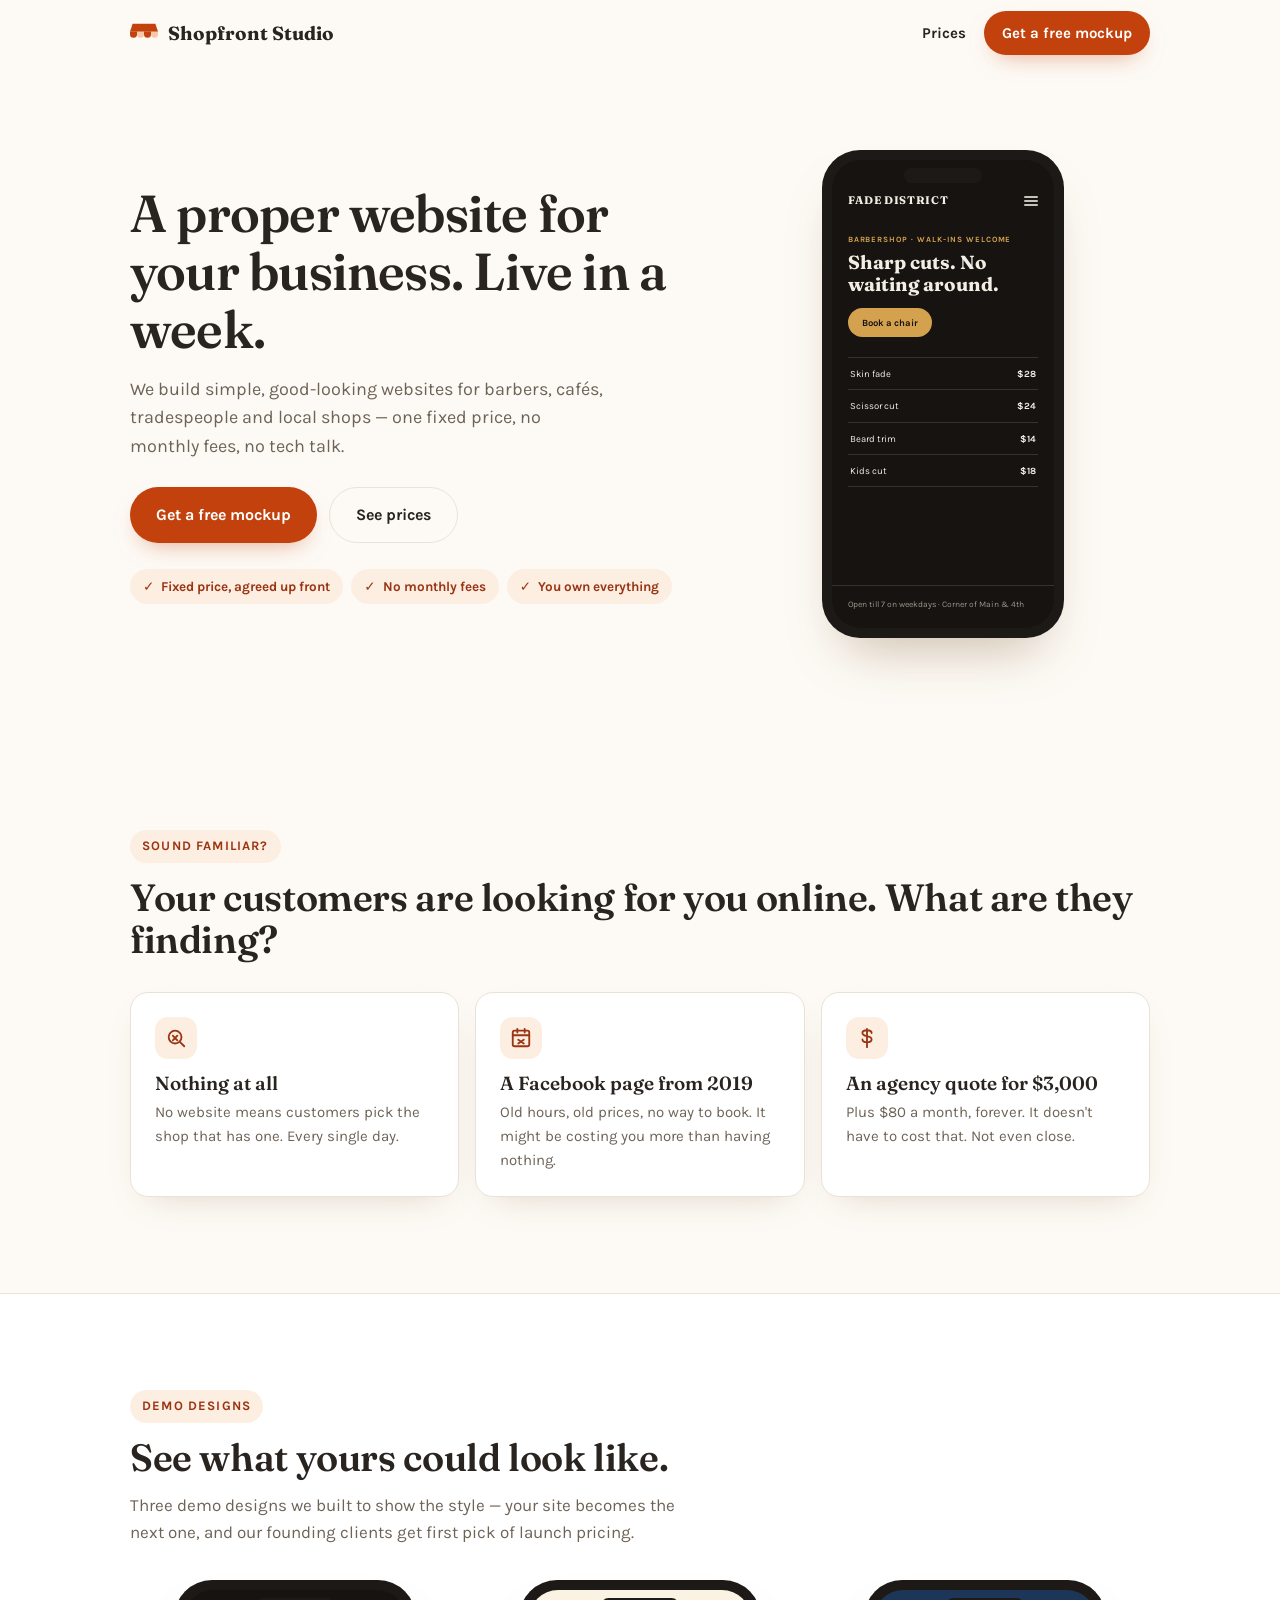
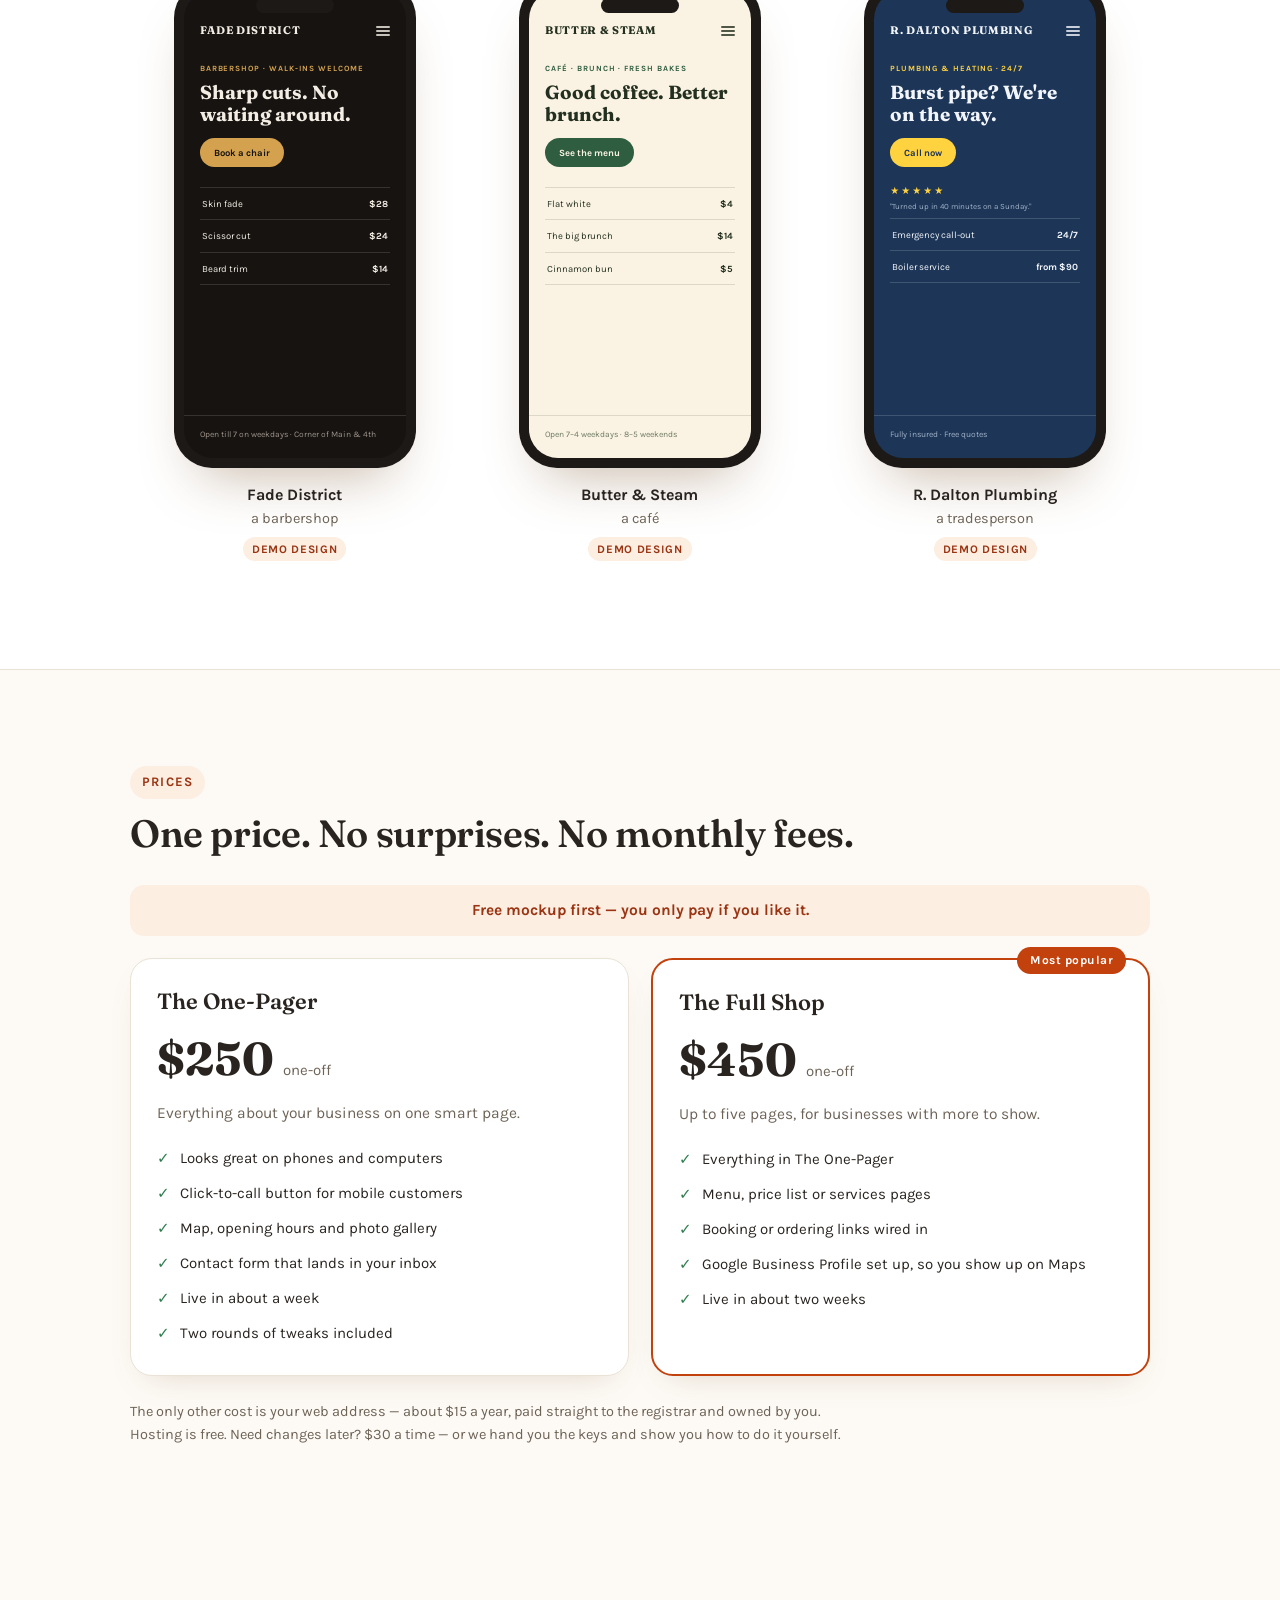
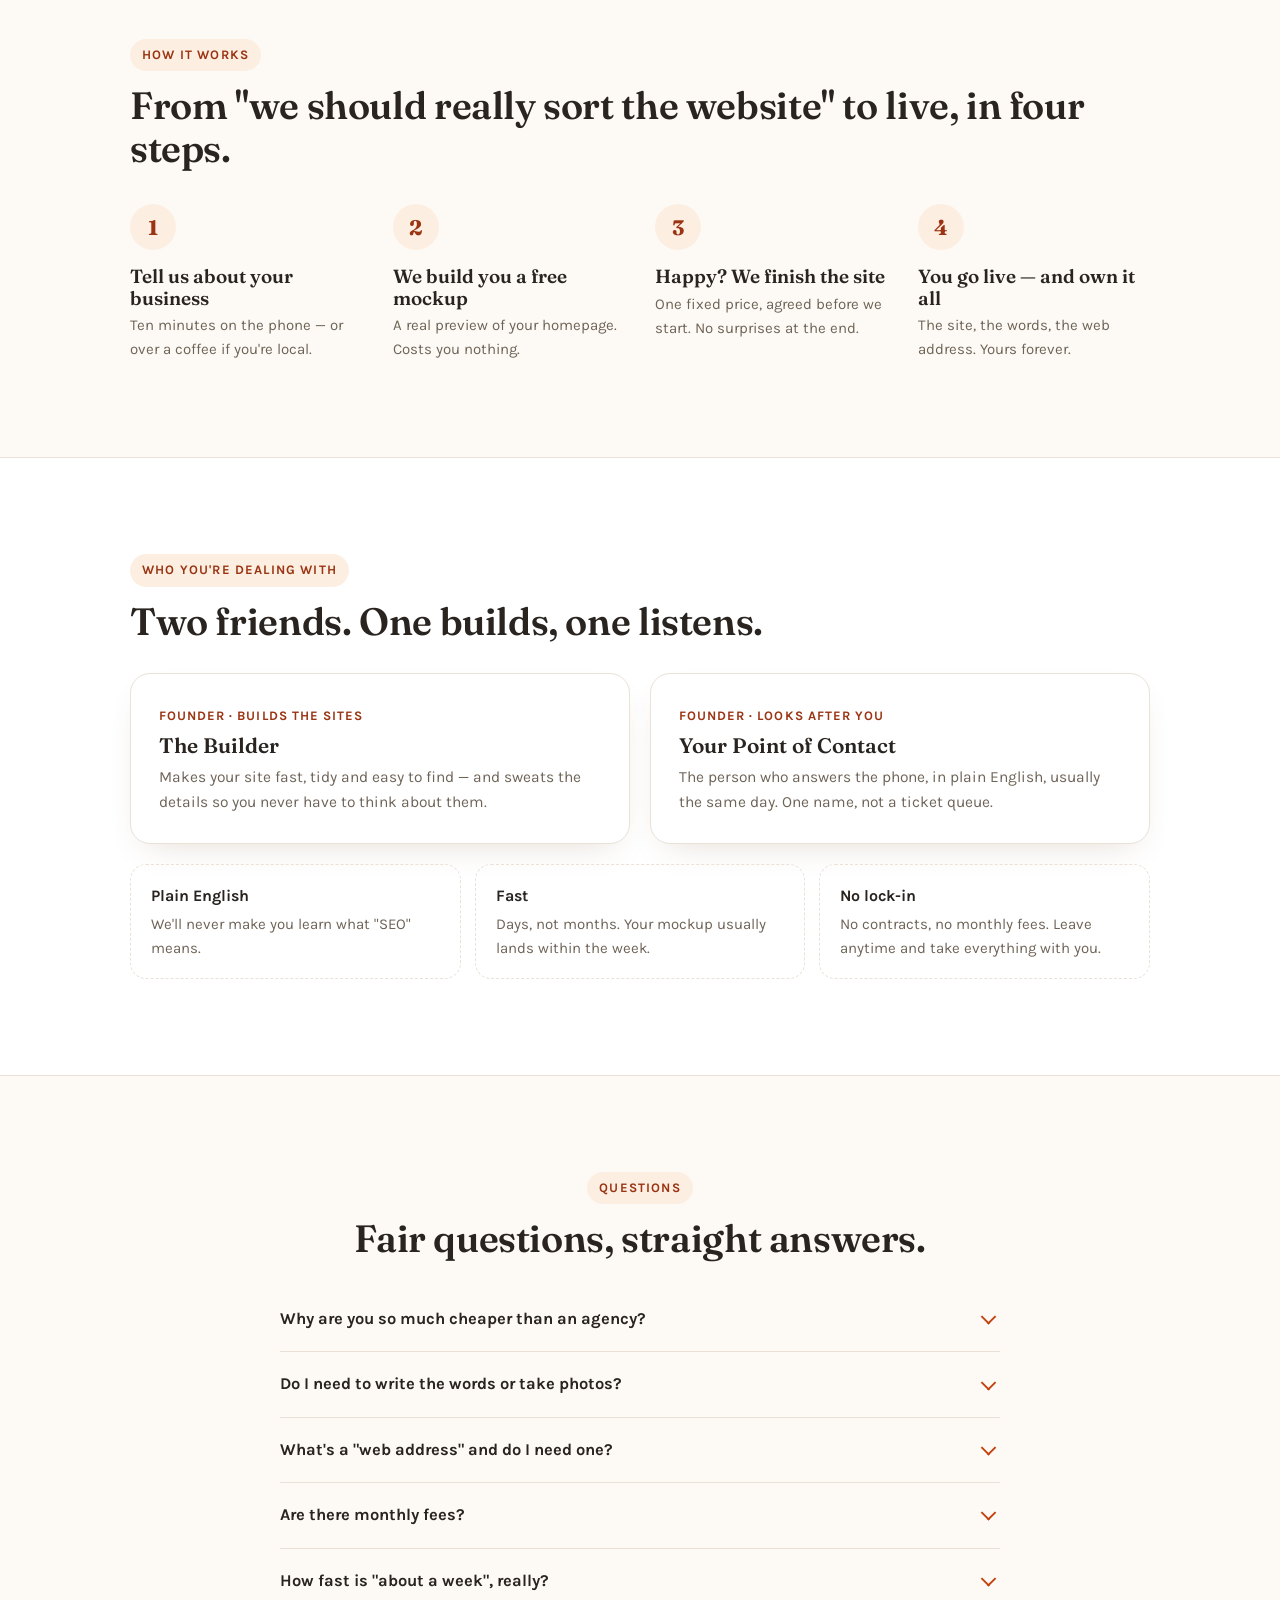
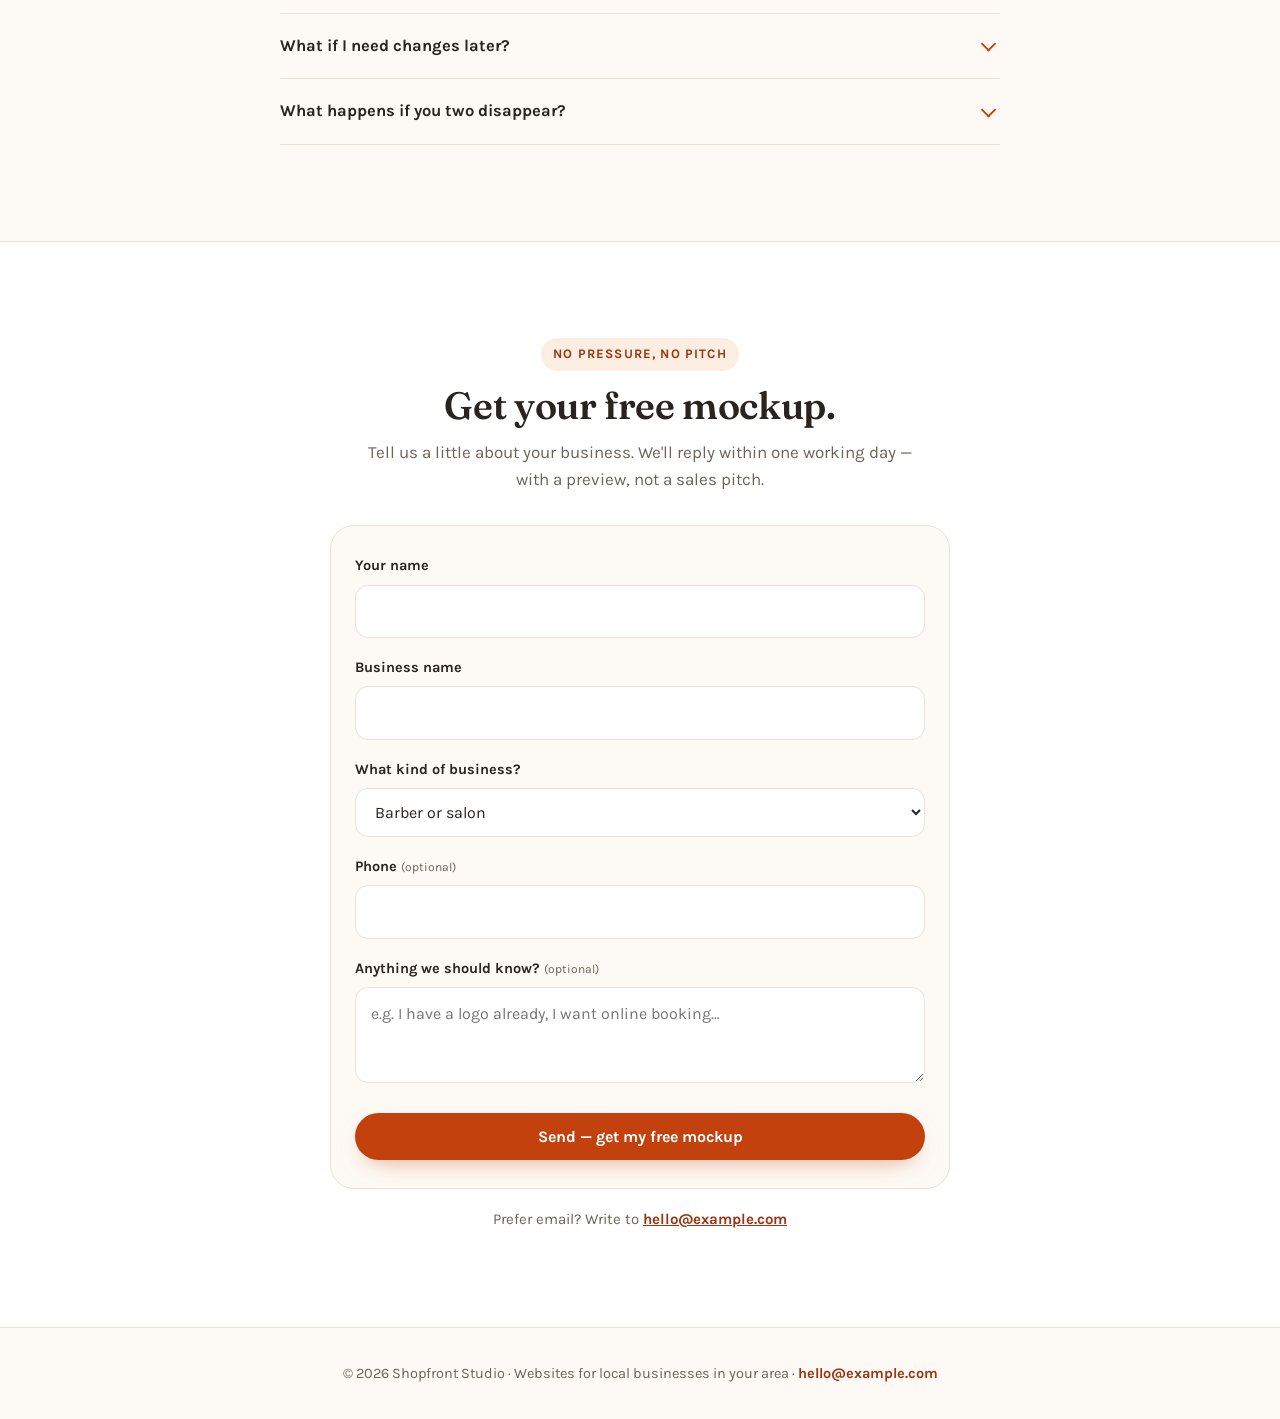
==== shopfront/index.html @ d737bc60 "Add Shopfront Studio landing page (staging) under /shopfront/ New two-person local website studio ve" ====
<!DOCTYPE html>
<html lang="en">
<head>
<meta charset="UTF-8">
<meta name="viewport" content="width=device-width, initial-scale=1.0">
<title>Shopfront Studio — Websites for local businesses</title>
<meta name="description" content="Simple, good-looking websites for barbers, cafés, tradespeople and local shops. One fixed price, live in about a week, no monthly fees. Free mockup first — you only pay if you like it.">
<!-- staging: remove this noindex when the site moves to its own domain -->
<meta name="robots" content="noindex">
<meta name="theme-color" content="#fdfaf5">
<link rel="preconnect" href="https://fonts.googleapis.com">
<link rel="preconnect" href="https://fonts.gstatic.com" crossorigin>
<link href="https://fonts.googleapis.com/css2?family=Fraunces:opsz,wght@9..144,600;9..144,700&family=Karla:wght@400;700&display=swap" rel="stylesheet">
<style>
/* ─────────────────────────────────────────────────────────
   Shopfront Studio — single-file landing page.
   Business name, area and email live in the CONFIG object
   at the top of the <script> at the bottom of this file.
   ───────────────────────────────────────────────────────── */
* { margin: 0; padding: 0; box-sizing: border-box; }

:root {
    --paper: #fdfaf5;
    --card: #ffffff;
    --ink: #292420;
    --muted: #6e6357;
    --border: #eae2d6;
    --accent: #c2410c;
    --accent-dark: #9a3412;
    --accent-tint: #fdeee2;
    --good: #2f7d4f;
    --shadow: 0 14px 34px -18px rgba(120, 80, 40, 0.25);
}

html { scroll-behavior: smooth; }

body {
    font-family: 'Karla', system-ui, -apple-system, sans-serif;
    background: var(--paper);
    color: var(--ink);
    line-height: 1.6;
    font-size: 16px;
    -webkit-font-smoothing: antialiased;
}

h1, h2, h3 { font-family: 'Fraunces', Georgia, serif; font-weight: 600; line-height: 1.12; }

::selection { background: var(--accent-tint); color: var(--accent-dark); }

[hidden] { display: none !important; }

a:focus-visible, button:focus-visible, summary:focus-visible {
    outline: 2.5px solid var(--accent);
    outline-offset: 3px;
    border-radius: 6px;
}

.wrap { max-width: 1060px; margin: 0 auto; padding: 0 20px; }

section { padding: 64px 0; }
@media (min-width: 720px) { section { padding: 96px 0; } }

/* ── Section headings ── */
.sec-kicker {
    display: inline-block;
    font-size: 13px;
    font-weight: 700;
    letter-spacing: 0.09em;
    text-transform: uppercase;
    color: var(--accent-dark);
    background: var(--accent-tint);
    padding: 6px 12px;
    border-radius: 999px;
    margin-bottom: 14px;
}
.sec-title { font-size: 29px; letter-spacing: -0.01em; }
.sec-sub { color: var(--muted); margin-top: 12px; max-width: 560px; font-size: 17px; }
@media (min-width: 720px) { .sec-title { font-size: 38px; } }

/* ── Buttons ── */
.btn {
    display: inline-flex;
    align-items: center;
    justify-content: center;
    gap: 8px;
    padding: 14px 26px;
    border-radius: 999px;
    font-family: inherit;
    font-weight: 700;
    font-size: 16px;
    text-decoration: none;
    border: 0;
    cursor: pointer;
    transition: background 0.2s, transform 0.15s, box-shadow 0.2s;
}
.btn:active { transform: scale(0.98); }
.btn-primary { background: var(--accent); color: #fff; box-shadow: 0 10px 24px -12px rgba(194, 65, 12, 0.55); }
.btn-primary:hover { background: var(--accent-dark); }
.btn-ghost { background: transparent; color: var(--ink); border: 1.5px solid var(--border); }
.btn-ghost:hover { border-color: var(--muted); }

/* ── Skip link ── */
.skip { position: absolute; left: -9999px; top: 0; z-index: 100; background: var(--ink); color: #fff; padding: 10px 18px; border-radius: 0 0 12px 0; text-decoration: none; font-weight: 700; }
.skip:focus { left: 0; }

/* ── Header ── */
#site-header {
    position: fixed;
    top: 0; left: 0; right: 0;
    z-index: 50;
    background: rgba(253, 250, 245, 0.92);
    backdrop-filter: blur(8px);
    -webkit-backdrop-filter: blur(8px);
    border-bottom: 1px solid transparent;
    transition: border-color 0.3s;
}
#site-header.scrolled { border-bottom-color: var(--border); }
.header-inner { display: flex; align-items: center; justify-content: space-between; height: 66px; }
.logo { display: flex; align-items: center; gap: 10px; font-family: 'Fraunces', Georgia, serif; font-weight: 700; font-size: 19px; color: var(--ink); text-decoration: none; }
.logo svg { flex: none; }
.header-links { display: flex; align-items: center; gap: 18px; }
.header-links .plain-link { display: none; color: var(--ink); text-decoration: none; font-weight: 700; font-size: 15px; }
.header-links .plain-link:hover { color: var(--accent-dark); }
.header-links .btn { padding: 10px 18px; font-size: 15px; }
@media (min-width: 480px) { .header-links .plain-link { display: inline; } }

/* ── Hero ── */
.hero { padding-top: 118px; }
.hero-grid { display: grid; gap: 44px; align-items: center; }
.hero h1 { font-size: 37px; letter-spacing: -0.015em; }
.hero-sub { margin-top: 16px; font-size: 18px; color: var(--muted); max-width: 480px; }
.hero-ctas { display: flex; flex-wrap: wrap; gap: 12px; margin-top: 26px; }
.chips { display: flex; flex-wrap: wrap; gap: 8px; margin-top: 26px; }
.chip { display: inline-flex; align-items: center; gap: 7px; background: var(--accent-tint); color: var(--accent-dark); font-weight: 700; font-size: 13.5px; padding: 7px 13px; border-radius: 999px; }
.chip::before { content: '✓'; font-weight: 700; }
.hero-phone { display: flex; justify-content: center; }
@media (min-width: 900px) {
    .hero { padding-top: 150px; }
    .hero-grid { grid-template-columns: 1.15fr 0.85fr; }
    .hero h1 { font-size: 52px; }
}

/* ── Phone frames (pure CSS demo previews) ── */
.phone {
    width: 242px;
    flex: none;
    background: #1c1917;
    border-radius: 38px;
    padding: 10px;
    box-shadow: 0 30px 55px -24px rgba(120, 80, 40, 0.4);
}
.phone-screen {
    position: relative;
    height: 468px;
    border-radius: 29px;
    overflow: hidden;
    display: flex;
    flex-direction: column;
    background: var(--m-bg);
    color: var(--m-ink);
}
.phone-screen::before {
    /* notch */
    content: '';
    position: absolute;
    top: 8px; left: 50%;
    transform: translateX(-50%);
    width: 78px; height: 15px;
    background: #1c1917;
    border-radius: 999px;
    z-index: 2;
}

/* mini-site shared parts */
.mini-nav { display: flex; justify-content: space-between; align-items: center; padding: 32px 16px 10px; }
.mini-logo { font-family: 'Fraunces', Georgia, serif; font-weight: 700; font-size: 11px; letter-spacing: 0.06em; }
.mini-burger { width: 14px; height: 2px; background: currentColor; border-radius: 2px; box-shadow: 0 4px 0 currentColor, 0 -4px 0 currentColor; opacity: 0.8; }
.mini-hero { padding: 14px 16px 16px; }
.mini-kicker { font-size: 8px; font-weight: 700; letter-spacing: 0.12em; text-transform: uppercase; color: var(--m-acc); margin-bottom: 6px; }
.mini-title { font-family: 'Fraunces', Georgia, serif; font-weight: 700; font-size: 19px; line-height: 1.15; }
.mini-btn { display: inline-block; margin-top: 12px; background: var(--m-acc); color: var(--m-acc-ink); font-size: 9.5px; font-weight: 700; padding: 7px 14px; border-radius: 999px; }
.mini-list { margin: 4px 16px; border-top: 1px solid var(--m-line); }
.mini-row { display: flex; justify-content: space-between; padding: 8px 2px; font-size: 9.5px; border-bottom: 1px solid var(--m-line); }
.mini-row span:last-child { font-weight: 700; }
.mini-stars { padding: 0 16px; font-size: 10px; letter-spacing: 2px; color: var(--m-acc); }
.mini-stars small { display: block; letter-spacing: 0; font-size: 8px; color: var(--m-mut); margin-top: 2px; }
.mini-foot { margin-top: auto; padding: 12px 16px 16px; font-size: 8.5px; color: var(--m-mut); border-top: 1px solid var(--m-line); }

/* mini palettes — one per fictional demo business */
.mini-fade  { --m-bg: #161311; --m-ink: #f3ede4; --m-mut: #9d938a; --m-acc: #d4a24e; --m-acc-ink: #161311; --m-line: rgba(243, 237, 228, 0.14); }
.mini-cafe  { --m-bg: #faf3e3; --m-ink: #24301f; --m-mut: #6f7a63; --m-acc: #2f5d3f; --m-acc-ink: #faf3e3; --m-line: rgba(36, 48, 31, 0.14); }
.mini-plumb { --m-bg: #1d3557; --m-ink: #f2f6fb; --m-mut: #9fb0c6; --m-acc: #ffd23f; --m-acc-ink: #1d3557; --m-line: rgba(242, 246, 251, 0.16); }

/* ── Pain cards ── */
.pain-grid { display: grid; gap: 16px; margin-top: 30px; }
.pain-card { background: var(--card); border: 1px solid var(--border); border-radius: 18px; padding: 24px; box-shadow: var(--shadow); }
.pain-icon { width: 42px; height: 42px; border-radius: 13px; background: var(--accent-tint); color: var(--accent-dark); display: flex; align-items: center; justify-content: center; margin-bottom: 14px; }
.pain-card h3 { font-size: 19px; margin-bottom: 6px; }
.pain-card p { color: var(--muted); font-size: 15px; }
@media (min-width: 720px) { .pain-grid { grid-template-columns: repeat(3, 1fr); } }

/* ── Demo designs ── */
.demos { background: var(--card); border-top: 1px solid var(--border); border-bottom: 1px solid var(--border); }
.demo-row { display: flex; gap: 24px; overflow-x: auto; scroll-snap-type: x mandatory; padding: 34px 4px 12px; -webkit-overflow-scrolling: touch; }
.demo-item { scroll-snap-align: center; flex: none; display: flex; flex-direction: column; align-items: center; gap: 14px; }
.demo-cap { text-align: center; font-size: 14.5px; color: var(--muted); }
.demo-cap strong { display: block; color: var(--ink); font-size: 16px; }
.demo-tag { display: inline-block; margin-top: 6px; font-size: 11.5px; font-weight: 700; letter-spacing: 0.06em; text-transform: uppercase; color: var(--accent-dark); background: var(--accent-tint); padding: 3px 9px; border-radius: 999px; }
@media (min-width: 900px) {
    .demo-row { display: grid; grid-template-columns: repeat(3, 1fr); overflow: visible; justify-items: center; }
}

/* ── Pricing ── */
.price-banner { background: var(--accent-tint); color: var(--accent-dark); font-weight: 700; text-align: center; padding: 13px 18px; border-radius: 14px; margin-top: 30px; font-size: 15.5px; }
.price-grid { display: grid; gap: 22px; margin-top: 22px; }
.price-card { position: relative; background: var(--card); border: 1.5px solid var(--border); border-radius: 22px; padding: 30px 26px; box-shadow: var(--shadow); }
.price-card.featured { border: 2px solid var(--accent); }
.price-badge { position: absolute; top: -13px; right: 22px; background: var(--accent); color: #fff; font-size: 12px; font-weight: 700; letter-spacing: 0.04em; padding: 4px 13px; border-radius: 999px; }
.price-card h3 { font-size: 22px; }
.price-tag { font-family: 'Fraunces', Georgia, serif; font-weight: 700; font-size: 46px; margin-top: 8px; }
.price-tag small { font-family: 'Karla', sans-serif; font-weight: 400; font-size: 15px; color: var(--muted); }
.price-desc { color: var(--muted); font-size: 15.5px; margin-top: 6px; }
.ticks { list-style: none; margin-top: 20px; display: grid; gap: 11px; }
.ticks li { display: flex; gap: 10px; font-size: 15px; align-items: baseline; }
.ticks li::before { content: '✓'; color: var(--good); font-weight: 700; flex: none; }
.fineprint { margin-top: 24px; color: var(--muted); font-size: 14.5px; max-width: 720px; }
@media (min-width: 720px) { .price-grid { grid-template-columns: 1fr 1fr; } }

/* ── How it works ── */
.steps { display: grid; gap: 30px; margin-top: 34px; }
.step { display: flex; gap: 16px; align-items: flex-start; }
.step-num { flex: none; width: 46px; height: 46px; border-radius: 50%; background: var(--accent-tint); color: var(--accent-dark); font-family: 'Fraunces', Georgia, serif; font-weight: 700; font-size: 21px; display: flex; align-items: center; justify-content: center; }
.step h3 { font-size: 19px; margin-bottom: 4px; }
.step p { color: var(--muted); font-size: 15px; }
@media (min-width: 900px) {
    .steps { grid-template-columns: repeat(4, 1fr); }
    .step { flex-direction: column; }
}

/* ── Why us ── */
.duo { display: grid; gap: 20px; margin-top: 30px; }
.duo-card { background: var(--card); border: 1px solid var(--border); border-radius: 20px; padding: 28px; box-shadow: var(--shadow); }
.duo-role { font-size: 13px; font-weight: 700; letter-spacing: 0.08em; text-transform: uppercase; color: var(--accent-dark); }
.duo-card h3 { font-size: 21px; margin-top: 6px; }
.duo-card p { color: var(--muted); font-size: 15.5px; margin-top: 8px; }
.diff { display: grid; gap: 14px; margin-top: 20px; }
.diff-item { border: 1px dashed var(--border); border-radius: 16px; padding: 18px 20px; font-size: 15px; }
.diff-item strong { display: block; font-size: 16px; margin-bottom: 3px; }
.diff-item span { color: var(--muted); }
@media (min-width: 720px) {
    .duo { grid-template-columns: 1fr 1fr; }
    .diff { grid-template-columns: repeat(3, 1fr); }
}

/* ── FAQ ── */
.faq { max-width: 720px; margin: 26px auto 0; }
.faq details { border-bottom: 1px solid var(--border); }
.faq summary { cursor: pointer; list-style: none; position: relative; padding: 19px 36px 19px 0; font-weight: 700; font-size: 16.5px; }
.faq summary::-webkit-details-marker { display: none; }
.faq summary::after {
    content: '';
    position: absolute;
    right: 6px; top: 50%;
    width: 9px; height: 9px;
    border-right: 2.5px solid var(--accent);
    border-bottom: 2.5px solid var(--accent);
    transform: translateY(-70%) rotate(45deg);
    transition: transform 0.25s;
}
.faq details[open] summary::after { transform: translateY(-30%) rotate(225deg); }
.faq-a { padding: 0 0 20px; color: var(--muted); font-size: 15.5px; max-width: 640px; }

/* ── Contact ── */
.contact { background: var(--card); border-top: 1px solid var(--border); }
.contact-head { text-align: center; }
.contact-head .sec-sub { margin-left: auto; margin-right: auto; }
.contact-card { background: var(--paper); border: 1px solid var(--border); border-radius: 24px; padding: 28px 24px; max-width: 620px; margin: 32px auto 0; }
.field { margin-bottom: 18px; }
.field label { display: block; font-weight: 700; font-size: 14.5px; margin-bottom: 7px; }
.field label small { font-weight: 400; color: var(--muted); }
.field input, .field select, .field textarea {
    width: 100%;
    padding: 13px 15px;
    border: 1.5px solid var(--border);
    border-radius: 13px;
    background: var(--card);
    color: var(--ink);
    font: inherit;
    font-size: 16px;
}
.field textarea { min-height: 96px; resize: vertical; }
.field input:focus-visible, .field select:focus-visible, .field textarea:focus-visible {
    outline: 2.5px solid var(--accent);
    outline-offset: 1px;
    border-color: var(--accent);
}
.contact-card .btn { width: 100%; margin-top: 4px; }
.form-alt { text-align: center; margin-top: 18px; font-size: 15px; color: var(--muted); }
.form-alt a { color: var(--accent-dark); font-weight: 700; }
.panel { text-align: center; padding: 30px 10px; font-size: 17px; }
.panel strong { display: block; font-family: 'Fraunces', Georgia, serif; font-size: 23px; margin-bottom: 10px; }
.panel a { color: var(--accent-dark); font-weight: 700; }
.panel.error { color: var(--accent-dark); background: var(--accent-tint); border-radius: 14px; padding: 16px; font-size: 15px; margin-top: 16px; }

/* ── Footer ── */
footer { border-top: 1px solid var(--border); padding: 34px 20px; text-align: center; color: var(--muted); font-size: 14.5px; }
footer a { color: var(--accent-dark); font-weight: 700; text-decoration: none; }
footer a:hover { text-decoration: underline; }

/* ── Reveal on scroll ── */
.reveal { opacity: 0; transform: translateY(16px); transition: opacity 0.55s ease, transform 0.55s ease; }
.reveal.in { opacity: 1; transform: none; }

@media (prefers-reduced-motion: reduce) {
    html { scroll-behavior: auto; }
    .reveal { opacity: 1 !important; transform: none !important; transition: none !important; }
    .btn, .faq summary::after { transition: none !important; }
}
</style>
</head>
<body>

<a class="skip" href="#main">Skip to content</a>

<header id="site-header">
    <div class="wrap header-inner">
        <a class="logo" href="#top" aria-label="Shopfront Studio — back to top">
            <svg width="28" height="22" viewBox="0 0 32 25" aria-hidden="true">
                <path d="M3 2 h26 l3 9 H0 Z" fill="#c2410c"/>
                <path d="M0 11 h8 v3 a4 4 0 0 1 -8 0 Z" fill="#c2410c"/>
                <path d="M8 11 h8 v3 a4 4 0 0 1 -8 0 Z" fill="#f6c9a8"/>
                <path d="M16 11 h8 v3 a4 4 0 0 1 -8 0 Z" fill="#c2410c"/>
                <path d="M24 11 h8 v3 a4 4 0 0 1 -8 0 Z" fill="#f6c9a8"/>
            </svg>
            <span data-cfg="name">Shopfront Studio</span>
        </a>
        <nav class="header-links" aria-label="Main">
            <a class="plain-link" href="#prices">Prices</a>
            <a class="btn btn-primary" href="#contact">Get a free mockup</a>
        </nav>
    </div>
</header>

<main id="main">

    <!-- ── Hero ── -->
    <section class="hero" id="top">
        <div class="wrap hero-grid">
            <div>
                <h1>A proper website for your business. Live in a week.</h1>
                <p class="hero-sub">We build simple, good-looking websites for barbers, cafés, tradespeople and local shops — one fixed price, no monthly fees, no tech talk.</p>
                <div class="hero-ctas">
                    <a class="btn btn-primary" href="#contact">Get a free mockup</a>
                    <a class="btn btn-ghost" href="#prices">See prices</a>
                </div>
                <div class="chips">
                    <span class="chip">Fixed price, agreed up front</span>
                    <span class="chip">No monthly fees</span>
                    <span class="chip">You own everything</span>
                </div>
            </div>
            <div class="hero-phone">
                <div class="phone" role="img" aria-label="Demo website design for a barbershop called Fade District">
                    <div class="phone-screen mini-fade" aria-hidden="true">
                        <div class="mini-nav"><span class="mini-logo">FADE DISTRICT</span><span class="mini-burger"></span></div>
                        <div class="mini-hero">
                            <div class="mini-kicker">Barbershop · Walk-ins welcome</div>
                            <div class="mini-title">Sharp cuts. No waiting around.</div>
                            <span class="mini-btn">Book a chair</span>
                        </div>
                        <div class="mini-list">
                            <div class="mini-row"><span>Skin fade</span><span>$28</span></div>
                            <div class="mini-row"><span>Scissor cut</span><span>$24</span></div>
                            <div class="mini-row"><span>Beard trim</span><span>$14</span></div>
                            <div class="mini-row"><span>Kids cut</span><span>$18</span></div>
                        </div>
                        <div class="mini-foot">Open till 7 on weekdays · Corner of Main &amp; 4th</div>
                    </div>
                </div>
            </div>
        </div>
    </section>

    <!-- ── Pain ── -->
    <section>
        <div class="wrap">
            <div class="reveal">
                <span class="sec-kicker">Sound familiar?</span>
                <h2 class="sec-title">Your customers are looking for you online. What are they finding?</h2>
            </div>
            <div class="pain-grid">
                <div class="pain-card reveal">
                    <div class="pain-icon" aria-hidden="true">
                        <svg width="22" height="22" viewBox="0 0 24 24" fill="none" stroke="currentColor" stroke-width="2" stroke-linecap="round"><circle cx="11" cy="11" r="7"/><path d="M21 21l-4.3-4.3M8.5 9.5l5 5M13.5 9.5l-5 5"/></svg>
                    </div>
                    <h3>Nothing at all</h3>
                    <p>No website means customers pick the shop that has one. Every single day.</p>
                </div>
                <div class="pain-card reveal">
                    <div class="pain-icon" aria-hidden="true">
                        <svg width="22" height="22" viewBox="0 0 24 24" fill="none" stroke="currentColor" stroke-width="2" stroke-linecap="round"><rect x="3" y="4" width="18" height="17" rx="2"/><path d="M3 9h18M8 2v4M16 2v4M9 14l6 4M15 14l-6 4"/></svg>
                    </div>
                    <h3>A Facebook page from 2019</h3>
                    <p>Old hours, old prices, no way to book. It might be costing you more than having nothing.</p>
                </div>
                <div class="pain-card reveal">
                    <div class="pain-icon" aria-hidden="true">
                        <svg width="22" height="22" viewBox="0 0 24 24" fill="none" stroke="currentColor" stroke-width="2" stroke-linecap="round"><path d="M12 2v20M17 6.5c0-2-2.2-3-5-3s-5 1-5 3 1.8 2.8 5 3.5c3.2 0.7 5 1.5 5 3.5s-2.2 3-5 3-5-1-5-3"/></svg>
                    </div>
                    <h3>An agency quote for $3,000</h3>
                    <p>Plus $80 a month, forever. It doesn't have to cost that. Not even close.</p>
                </div>
            </div>
        </div>
    </section>

    <!-- ── Demo designs ── -->
    <section class="demos">
        <div class="wrap">
            <div class="reveal">
                <span class="sec-kicker">Demo designs</span>
                <h2 class="sec-title">See what yours could look like.</h2>
                <p class="sec-sub">Three demo designs we built to show the style — your site becomes the next one, and our founding clients get first pick of launch pricing.</p>
            </div>
            <div class="demo-row">
                <div class="demo-item reveal">
                    <div class="phone">
                        <div class="phone-screen mini-fade" aria-hidden="true">
                            <div class="mini-nav"><span class="mini-logo">FADE DISTRICT</span><span class="mini-burger"></span></div>
                            <div class="mini-hero">
                                <div class="mini-kicker">Barbershop · Walk-ins welcome</div>
                                <div class="mini-title">Sharp cuts. No waiting around.</div>
                                <span class="mini-btn">Book a chair</span>
                            </div>
                            <div class="mini-list">
                                <div class="mini-row"><span>Skin fade</span><span>$28</span></div>
                                <div class="mini-row"><span>Scissor cut</span><span>$24</span></div>
                                <div class="mini-row"><span>Beard trim</span><span>$14</span></div>
                            </div>
                            <div class="mini-foot">Open till 7 on weekdays · Corner of Main &amp; 4th</div>
                        </div>
                    </div>
                    <p class="demo-cap"><strong>Fade District</strong> a barbershop<br><span class="demo-tag">Demo design</span></p>
                </div>
                <div class="demo-item reveal">
                    <div class="phone">
                        <div class="phone-screen mini-cafe" aria-hidden="true">
                            <div class="mini-nav"><span class="mini-logo">BUTTER &amp; STEAM</span><span class="mini-burger"></span></div>
                            <div class="mini-hero">
                                <div class="mini-kicker">Café · Brunch · Fresh bakes</div>
                                <div class="mini-title">Good coffee. Better brunch.</div>
                                <span class="mini-btn">See the menu</span>
                            </div>
                            <div class="mini-list">
                                <div class="mini-row"><span>Flat white</span><span>$4</span></div>
                                <div class="mini-row"><span>The big brunch</span><span>$14</span></div>
                                <div class="mini-row"><span>Cinnamon bun</span><span>$5</span></div>
                            </div>
                            <div class="mini-foot">Open 7–4 weekdays · 8–5 weekends</div>
                        </div>
                    </div>
                    <p class="demo-cap"><strong>Butter &amp; Steam</strong> a café<br><span class="demo-tag">Demo design</span></p>
                </div>
                <div class="demo-item reveal">
                    <div class="phone">
                        <div class="phone-screen mini-plumb" aria-hidden="true">
                            <div class="mini-nav"><span class="mini-logo">R. DALTON PLUMBING</span><span class="mini-burger"></span></div>
                            <div class="mini-hero">
                                <div class="mini-kicker">Plumbing &amp; heating · 24/7</div>
                                <div class="mini-title">Burst pipe? We're on the way.</div>
                                <span class="mini-btn">Call now</span>
                            </div>
                            <div class="mini-stars">★★★★★<small>"Turned up in 40 minutes on a Sunday."</small></div>
                            <div class="mini-list">
                                <div class="mini-row"><span>Emergency call-out</span><span>24/7</span></div>
                                <div class="mini-row"><span>Boiler service</span><span>from $90</span></div>
                            </div>
                            <div class="mini-foot">Fully insured · Free quotes</div>
                        </div>
                    </div>
                    <p class="demo-cap"><strong>R. Dalton Plumbing</strong> a tradesperson<br><span class="demo-tag">Demo design</span></p>
                </div>
            </div>
        </div>
    </section>

    <!-- ── Pricing ── -->
    <section id="prices">
        <div class="wrap">
            <div class="reveal">
                <span class="sec-kicker">Prices</span>
                <h2 class="sec-title">One price. No surprises. No monthly fees.</h2>
            </div>
            <div class="price-banner reveal">Free mockup first — you only pay if you like it.</div>
            <div class="price-grid">
                <div class="price-card reveal">
                    <h3>The One-Pager</h3>
                    <div class="price-tag">$250 <small>one-off</small></div>
                    <p class="price-desc">Everything about your business on one smart page.</p>
                    <ul class="ticks">
                        <li>Looks great on phones and computers</li>
                        <li>Click-to-call button for mobile customers</li>
                        <li>Map, opening hours and photo gallery</li>
                        <li>Contact form that lands in your inbox</li>
                        <li>Live in about a week</li>
                        <li>Two rounds of tweaks included</li>
                    </ul>
                </div>
                <div class="price-card featured reveal">
                    <span class="price-badge">Most popular</span>
                    <h3>The Full Shop</h3>
                    <div class="price-tag">$450 <small>one-off</small></div>
                    <p class="price-desc">Up to five pages, for businesses with more to show.</p>
                    <ul class="ticks">
                        <li>Everything in The One-Pager</li>
                        <li>Menu, price list or services pages</li>
                        <li>Booking or ordering links wired in</li>
                        <li>Google Business Profile set up, so you show up on Maps</li>
                        <li>Live in about two weeks</li>
                    </ul>
                </div>
            </div>
            <p class="fineprint reveal">The only other cost is your web address — about $15 a year, paid straight to the registrar and owned by you. Hosting is free. Need changes later? $30 a time — or we hand you the keys and show you how to do it yourself.</p>
        </div>
    </section>

    <!-- ── How it works ── -->
    <section>
        <div class="wrap">
            <div class="reveal">
                <span class="sec-kicker">How it works</span>
                <h2 class="sec-title">From "we should really sort the website" to live, in four steps.</h2>
            </div>
            <div class="steps">
                <div class="step reveal">
                    <div class="step-num" aria-hidden="true">1</div>
                    <div>
                        <h3>Tell us about your business</h3>
                        <p>Ten minutes on the phone — or over a coffee if you're local.</p>
                    </div>
                </div>
                <div class="step reveal">
                    <div class="step-num" aria-hidden="true">2</div>
                    <div>
                        <h3>We build you a free mockup</h3>
                        <p>A real preview of your homepage. Costs you nothing.</p>
                    </div>
                </div>
                <div class="step reveal">
                    <div class="step-num" aria-hidden="true">3</div>
                    <div>
                        <h3>Happy? We finish the site</h3>
                        <p>One fixed price, agreed before we start. No surprises at the end.</p>
                    </div>
                </div>
                <div class="step reveal">
                    <div class="step-num" aria-hidden="true">4</div>
                    <div>
                        <h3>You go live — and own it all</h3>
                        <p>The site, the words, the web address. Yours forever.</p>
                    </div>
                </div>
            </div>
        </div>
    </section>

    <!-- ── Why us ── -->
    <section class="demos">
        <div class="wrap">
            <div class="reveal">
                <span class="sec-kicker">Who you're dealing with</span>
                <h2 class="sec-title">Two friends. One builds, one listens.</h2>
            </div>
            <div class="duo">
                <div class="duo-card reveal">
                    <span class="duo-role">Founder · builds the sites</span>
                    <h3>The Builder</h3>
                    <p>Makes your site fast, tidy and easy to find — and sweats the details so you never have to think about them.</p>
                </div>
                <div class="duo-card reveal">
                    <span class="duo-role">Founder · looks after you</span>
                    <h3>Your Point of Contact</h3>
                    <p>The person who answers the phone, in plain English, usually the same day. One name, not a ticket queue.</p>
                </div>
            </div>
            <div class="diff">
                <div class="diff-item reveal"><strong>Plain English</strong><span>We'll never make you learn what "SEO" means.</span></div>
                <div class="diff-item reveal"><strong>Fast</strong><span>Days, not months. Your mockup usually lands within the week.</span></div>
                <div class="diff-item reveal"><strong>No lock-in</strong><span>No contracts, no monthly fees. Leave anytime and take everything with you.</span></div>
            </div>
        </div>
    </section>

    <!-- ── FAQ ── -->
    <section>
        <div class="wrap">
            <div class="reveal" style="text-align:center">
                <span class="sec-kicker">Questions</span>
                <h2 class="sec-title">Fair questions, straight answers.</h2>
            </div>
            <div class="faq reveal">
                <details>
                    <summary>Why are you so much cheaper than an agency?</summary>
                    <p class="faq-a">Because we're two people, not an office full of them. No account managers, no rent, and we build on hosting that's free. You pay for the work, not the overhead.</p>
                </details>
                <details>
                    <summary>Do I need to write the words or take photos?</summary>
                    <p class="faq-a">No. Tell us about your business and we'll draft all the words for you to approve. Photos from your phone are honestly fine — we'll make them look good.</p>
                </details>
                <details>
                    <summary>What's a "web address" and do I need one?</summary>
                    <p class="faq-a">It's the name people type in, like yourshop.com. It costs about $15 a year, it's registered in <em>your</em> name, and yes — you want one. We'll help you pick it and set it up.</p>
                </details>
                <details>
                    <summary>Are there monthly fees?</summary>
                    <p class="faq-a">No. The price on this page is the whole price. The only recurring cost is the web address (about $15 a year), and that goes to the registrar, not to us.</p>
                </details>
                <details>
                    <summary>How fast is "about a week", really?</summary>
                    <p class="faq-a">For a one-pager: your free mockup usually within a few days, then about a week from the moment you approve it. The Full Shop takes about two. If something will take longer, we'll say so up front.</p>
                </details>
                <details>
                    <summary>What if I need changes later?</summary>
                    <p class="faq-a">Send them over — small changes are $30 a time, done within a couple of days. Or we hand you the keys and show you how to make simple updates yourself, free.</p>
                </details>
                <details>
                    <summary>What happens if you two disappear?</summary>
                    <p class="faq-a">You'd be fine. You own the files, the words and the web address — nothing is locked to us. Any developer could pick it up tomorrow. That's the point of "you own everything".</p>
                </details>
            </div>
        </div>
    </section>

    <!-- ── Contact ── -->
    <section class="contact" id="contact">
        <div class="wrap">
            <div class="contact-head reveal">
                <span class="sec-kicker">No pressure, no pitch</span>
                <h2 class="sec-title">Get your free mockup.</h2>
                <p class="sec-sub">Tell us a little about your business. We'll reply within one working day — with a preview, not a sales pitch.</p>
            </div>
            <div class="contact-card reveal">
                <form id="mockup-form" novalidate="false">
                    <div class="field">
                        <label for="f-name">Your name</label>
                        <input id="f-name" name="name" type="text" autocomplete="name" required>
                    </div>
                    <div class="field">
                        <label for="f-business">Business name</label>
                        <input id="f-business" name="business" type="text" autocomplete="organization" required>
                    </div>
                    <div class="field">
                        <label for="f-type">What kind of business?</label>
                        <select id="f-type" name="type">
                            <option>Barber or salon</option>
                            <option>Café or restaurant</option>
                            <option>Trades (plumber, electrician, builder…)</option>
                            <option>Gym or fitness</option>
                            <option>Shop</option>
                            <option>Something else</option>
                        </select>
                    </div>
                    <div class="field">
                        <label for="f-phone">Phone <small>(optional)</small></label>
                        <input id="f-phone" name="phone" type="tel" autocomplete="tel">
                    </div>
                    <div class="field">
                        <label for="f-notes">Anything we should know? <small>(optional)</small></label>
                        <textarea id="f-notes" name="notes" placeholder="e.g. I have a logo already, I want online booking…"></textarea>
                    </div>
                    <button class="btn btn-primary" type="submit">Send — get my free mockup</button>
                    <p class="panel error" id="form-error" hidden>Something didn't send. Email us directly at <a data-cfg="email" href="mailto:hello@example.com">hello@example.com</a> and we'll take it from there.</p>
                </form>
                <div class="panel" id="form-success" hidden>
                    <strong>Got it — thank you!</strong>
                    We'll reply within one working day with your free mockup.
                </div>
                <div class="panel" id="form-fallback" hidden>
                    <strong>One more tap to send</strong>
                    Your email app should have opened with everything filled in — just press send.
                    If it didn't open, email us at <a data-cfg="email" href="mailto:hello@example.com">hello@example.com</a> with your name and business name.
                </div>
            </div>
            <p class="form-alt">Prefer email? Write to <a data-cfg="email" href="mailto:hello@example.com">hello@example.com</a></p>
        </div>
    </section>

</main>

<footer>
    <p>© 2026 <span data-cfg="name">Shopfront Studio</span> · Websites for local businesses in <span data-cfg="city">your area</span> · <a data-cfg="email" href="mailto:hello@example.com">hello@example.com</a></p>
</footer>

<a id="mailto-link" hidden aria-hidden="true" tabindex="-1"></a>

<script>
(() => {
    'use strict';

    /* ═════════════════ EDIT HERE ═════════════════
       The whole page reads from this one object.
       - email: replace with the business inbox.
       - formspreeId: create a free form at formspree.io,
         paste its ID (e.g. 'mabcdxyz') and the contact form
         sends directly. While it's empty, the form falls back
         to opening the visitor's email app instead.
       - Also update <title> and <meta name="description">
         in <head> if you change the name.
       ═════════════════════════════════════════════ */
    const CONFIG = {
        name: 'Shopfront Studio',
        city: 'your area',
        email: 'hello@example.com',
        formspreeId: ''
    };

    // ── Hydrate every [data-cfg] element from CONFIG ──
    document.querySelectorAll('[data-cfg]').forEach(el => {
        const val = CONFIG[el.dataset.cfg];
        if (!val) return;
        el.textContent = val;
        if (el.dataset.cfg === 'email' && el.tagName === 'A') el.href = 'mailto:' + val;
    });
    document.title = CONFIG.name + ' — Websites for local businesses';

    // ── Header border on scroll ──
    const header = document.getElementById('site-header');
    window.addEventListener('scroll', () => {
        header.classList.toggle('scrolled', window.scrollY > 24);
    }, { passive: true });

    // ── Reveal on scroll (skipped for reduced motion) ──
    const reduceMotion = window.matchMedia('(prefers-reduced-motion: reduce)').matches;
    const revealEls = document.querySelectorAll('.reveal');
    if (reduceMotion || !('IntersectionObserver' in window)) {
        revealEls.forEach(el => el.classList.add('in'));
    } else {
        const obs = new IntersectionObserver(entries => {
            entries.forEach(e => {
                if (e.isIntersecting) { e.target.classList.add('in'); obs.unobserve(e.target); }
            });
        }, { threshold: 0.12, rootMargin: '0px 0px -40px 0px' });
        revealEls.forEach(el => obs.observe(el));
    }

    // ── Smooth anchor scroll ──
    document.querySelectorAll('a[href^="#"]').forEach(a => {
        a.addEventListener('click', e => {
            const href = a.getAttribute('href');
            if (href.length < 2) return;
            const target = document.querySelector(href);
            if (target) {
                e.preventDefault();
                target.scrollIntoView({ behavior: reduceMotion ? 'auto' : 'smooth' });
            }
        });
    });

    // ── Contact form ──
    const form = document.getElementById('mockup-form');
    const successPanel = document.getElementById('form-success');
    const fallbackPanel = document.getElementById('form-fallback');
    const errorPanel = document.getElementById('form-error');
    const mailtoLink = document.getElementById('mailto-link');

    form.addEventListener('submit', async e => {
        e.preventDefault();
        const data = new FormData(form);
        const btn = form.querySelector('button[type="submit"]');

        if (CONFIG.formspreeId) {
            btn.disabled = true;
            btn.textContent = 'Sending…';
            try {
                const res = await fetch('https://formspree.io/f/' + CONFIG.formspreeId, {
                    method: 'POST',
                    body: data,
                    headers: { 'Accept': 'application/json' }
                });
                if (!res.ok) throw new Error('send failed');
                form.hidden = true;
                successPanel.hidden = false;
            } catch {
                btn.disabled = false;
                btn.textContent = 'Send — get my free mockup';
                errorPanel.hidden = false;
            }
            return;
        }

        // No Formspree yet → open the visitor's email app, pre-filled.
        const lines = [
            'Name: ' + (data.get('name') || ''),
            'Business: ' + (data.get('business') || ''),
            'Type: ' + (data.get('type') || ''),
            'Phone: ' + (data.get('phone') || '—'),
            '',
            data.get('notes') || ''
        ];
        mailtoLink.href = 'mailto:' + CONFIG.email
            + '?subject=' + encodeURIComponent('Free mockup request — ' + (data.get('business') || 'my business'))
            + '&body=' + encodeURIComponent(lines.join('\n'));
        mailtoLink.click();
        form.hidden = true;
        fallbackPanel.hidden = false;
    });
})();
</script>

</body>
</html>
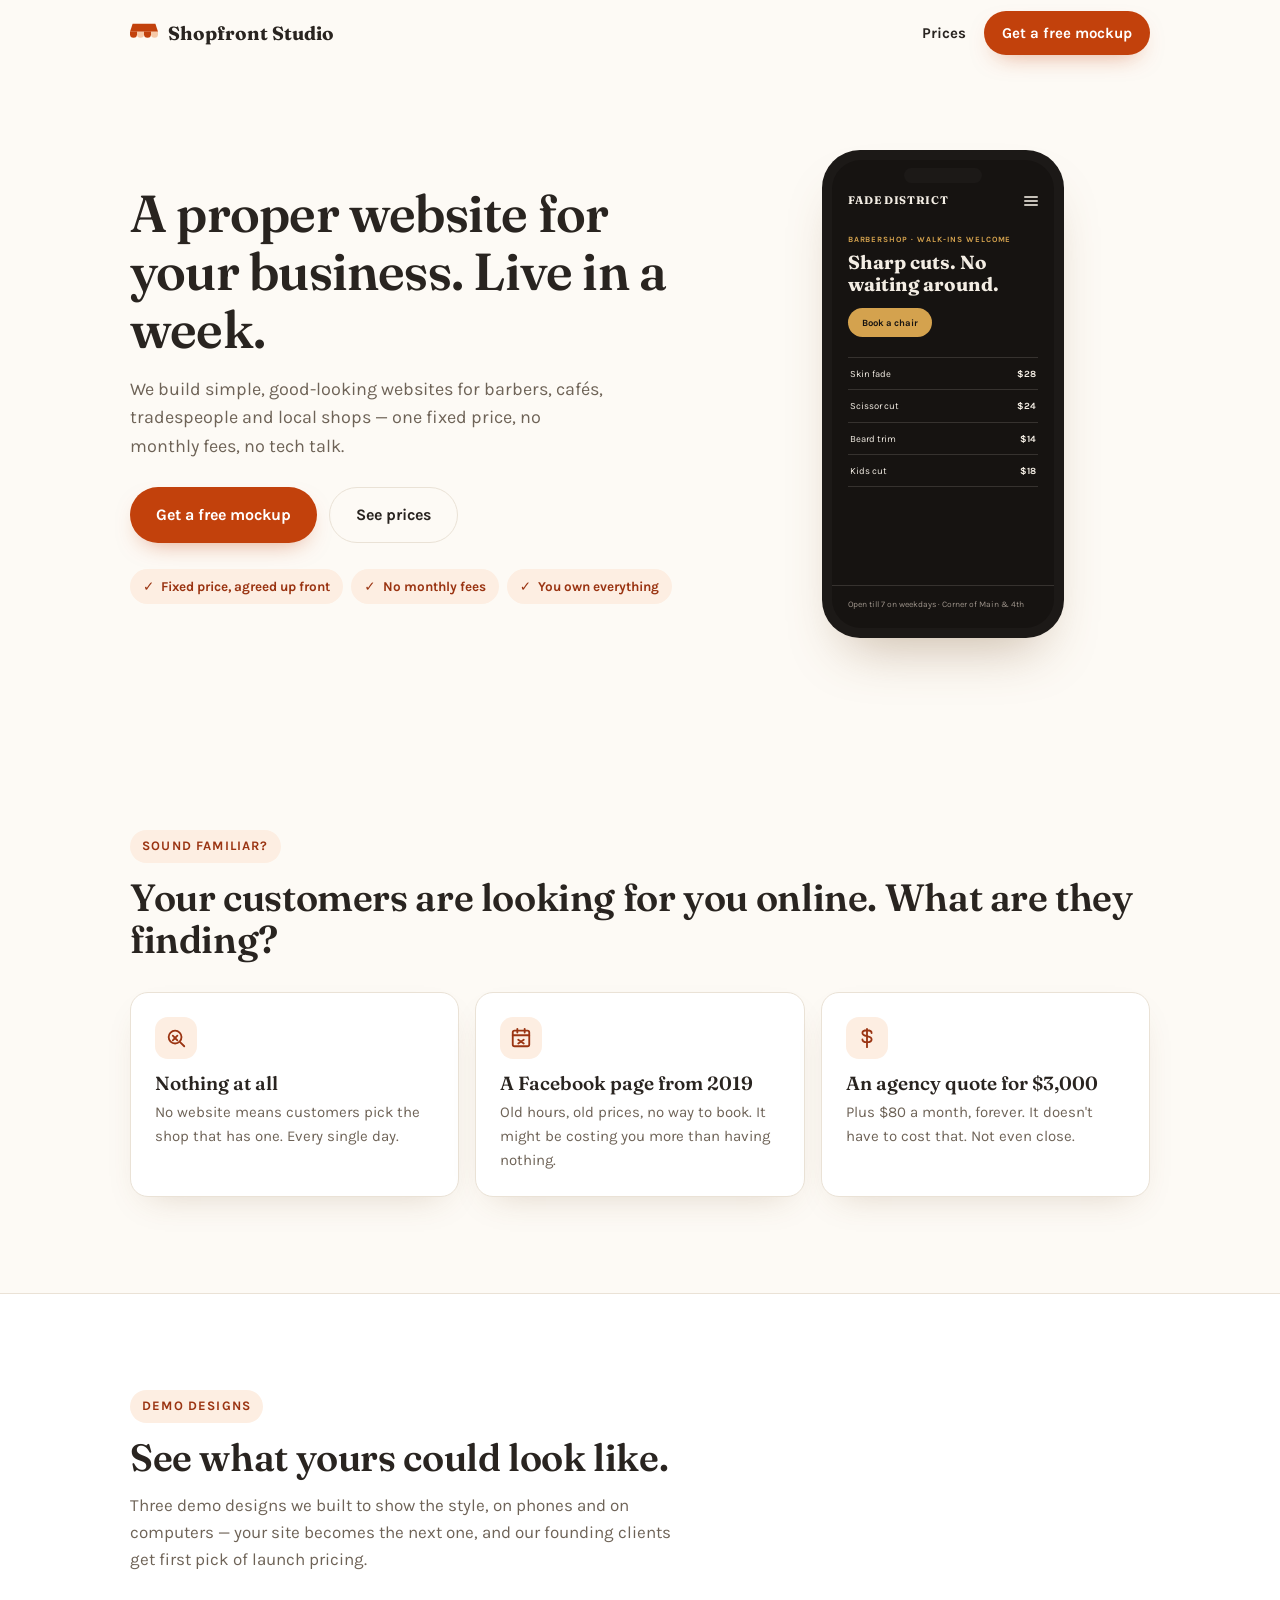
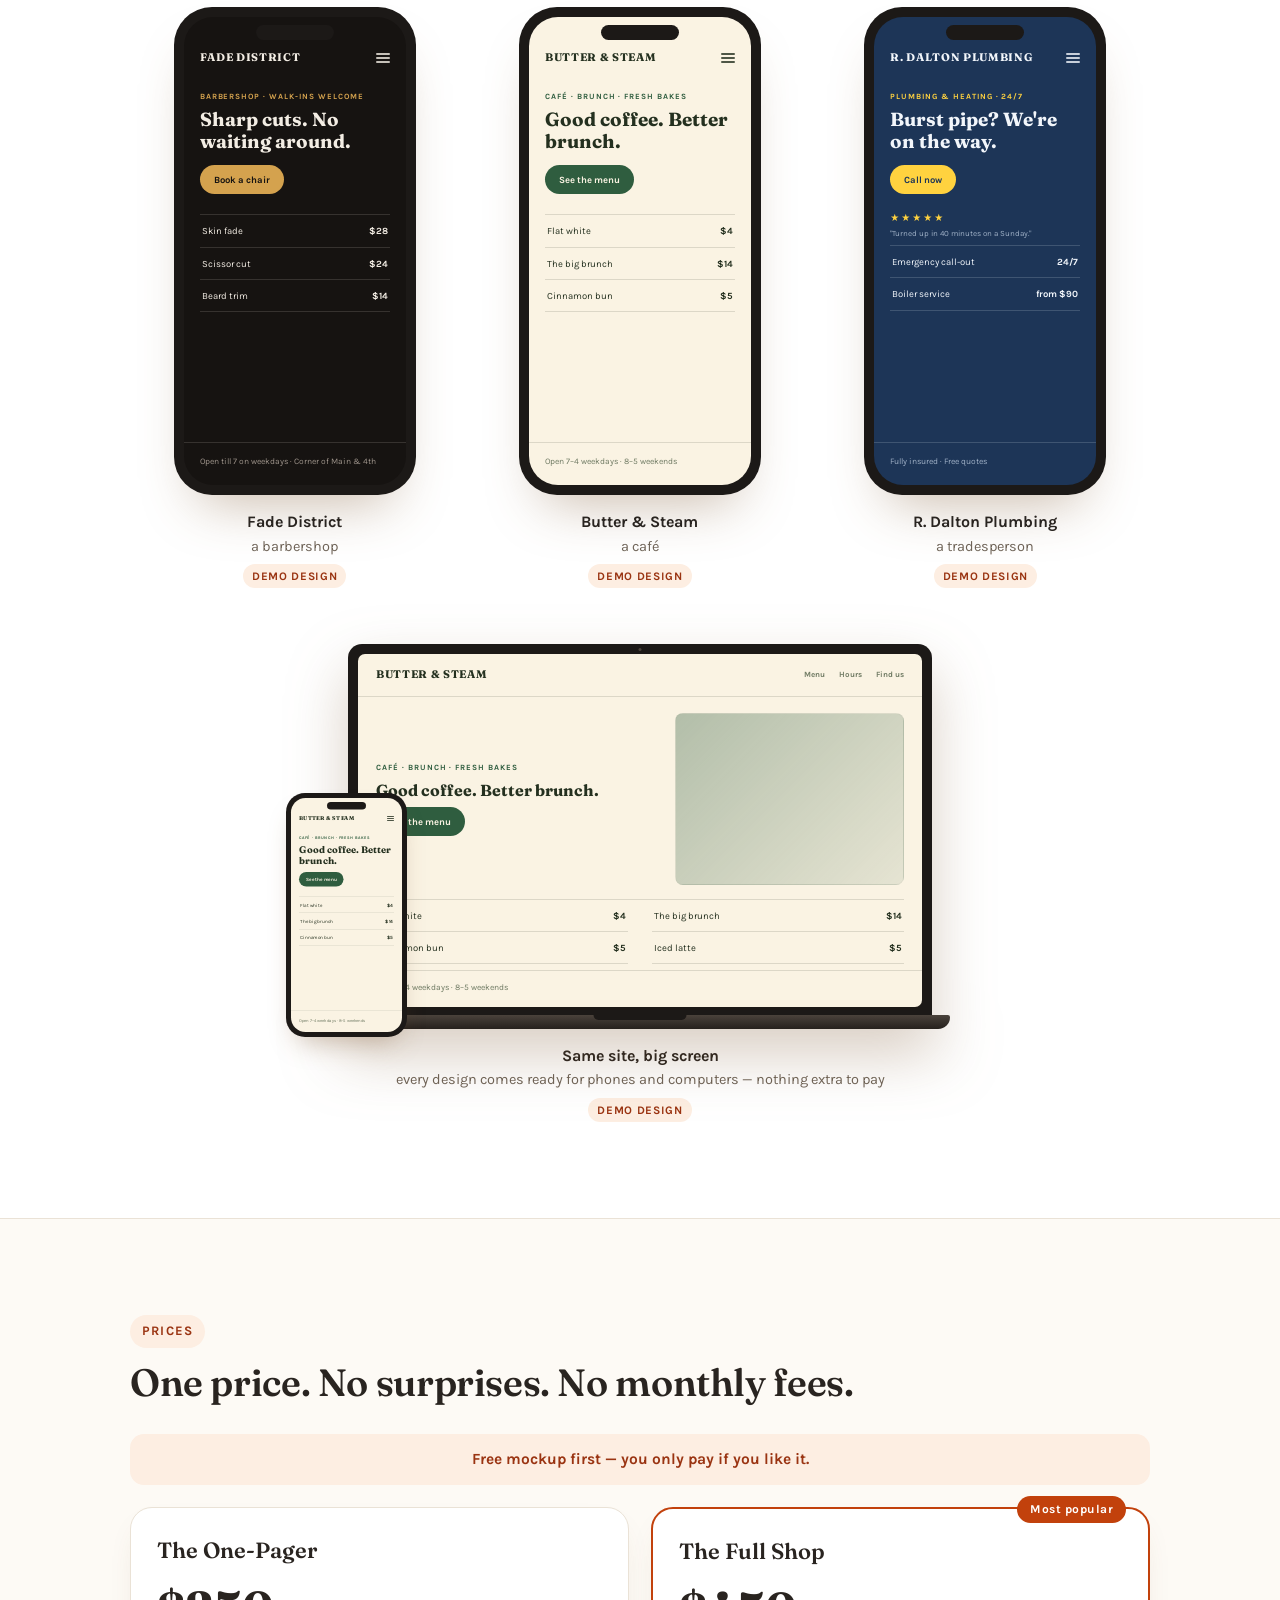
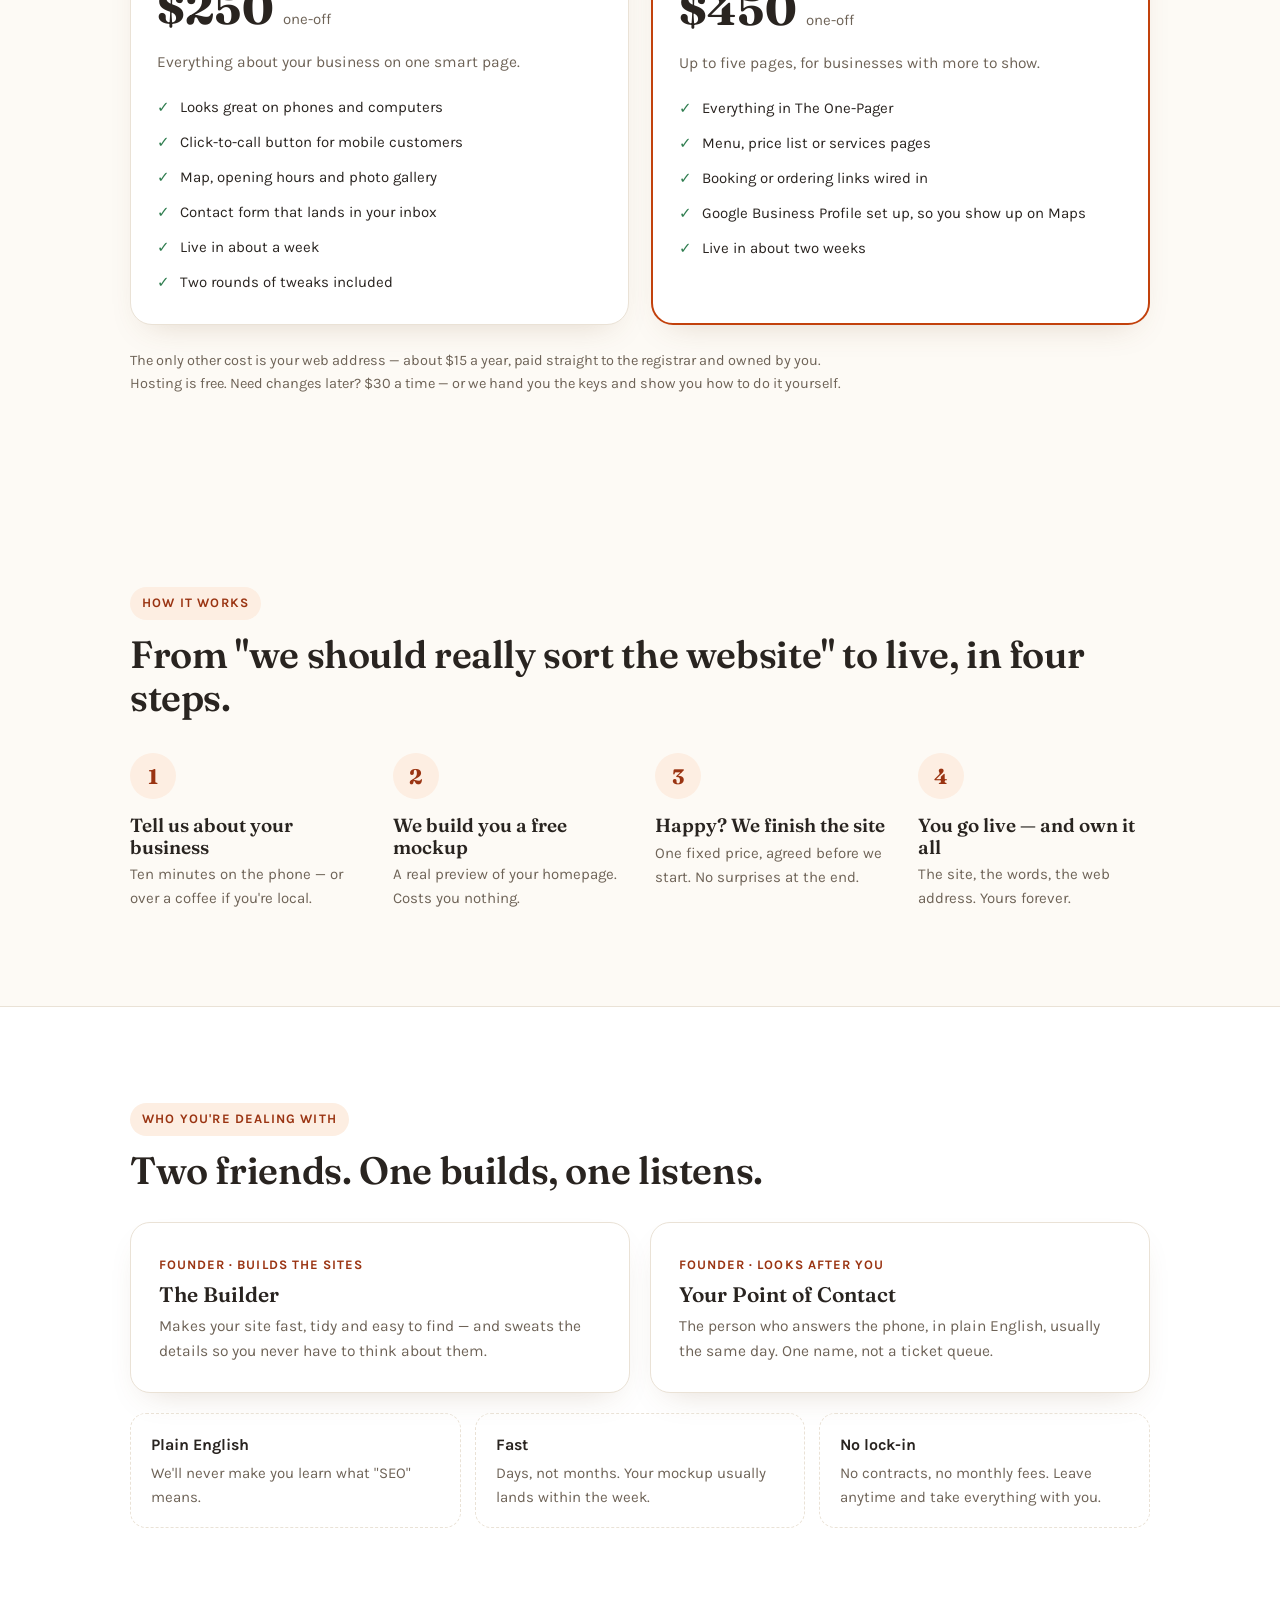
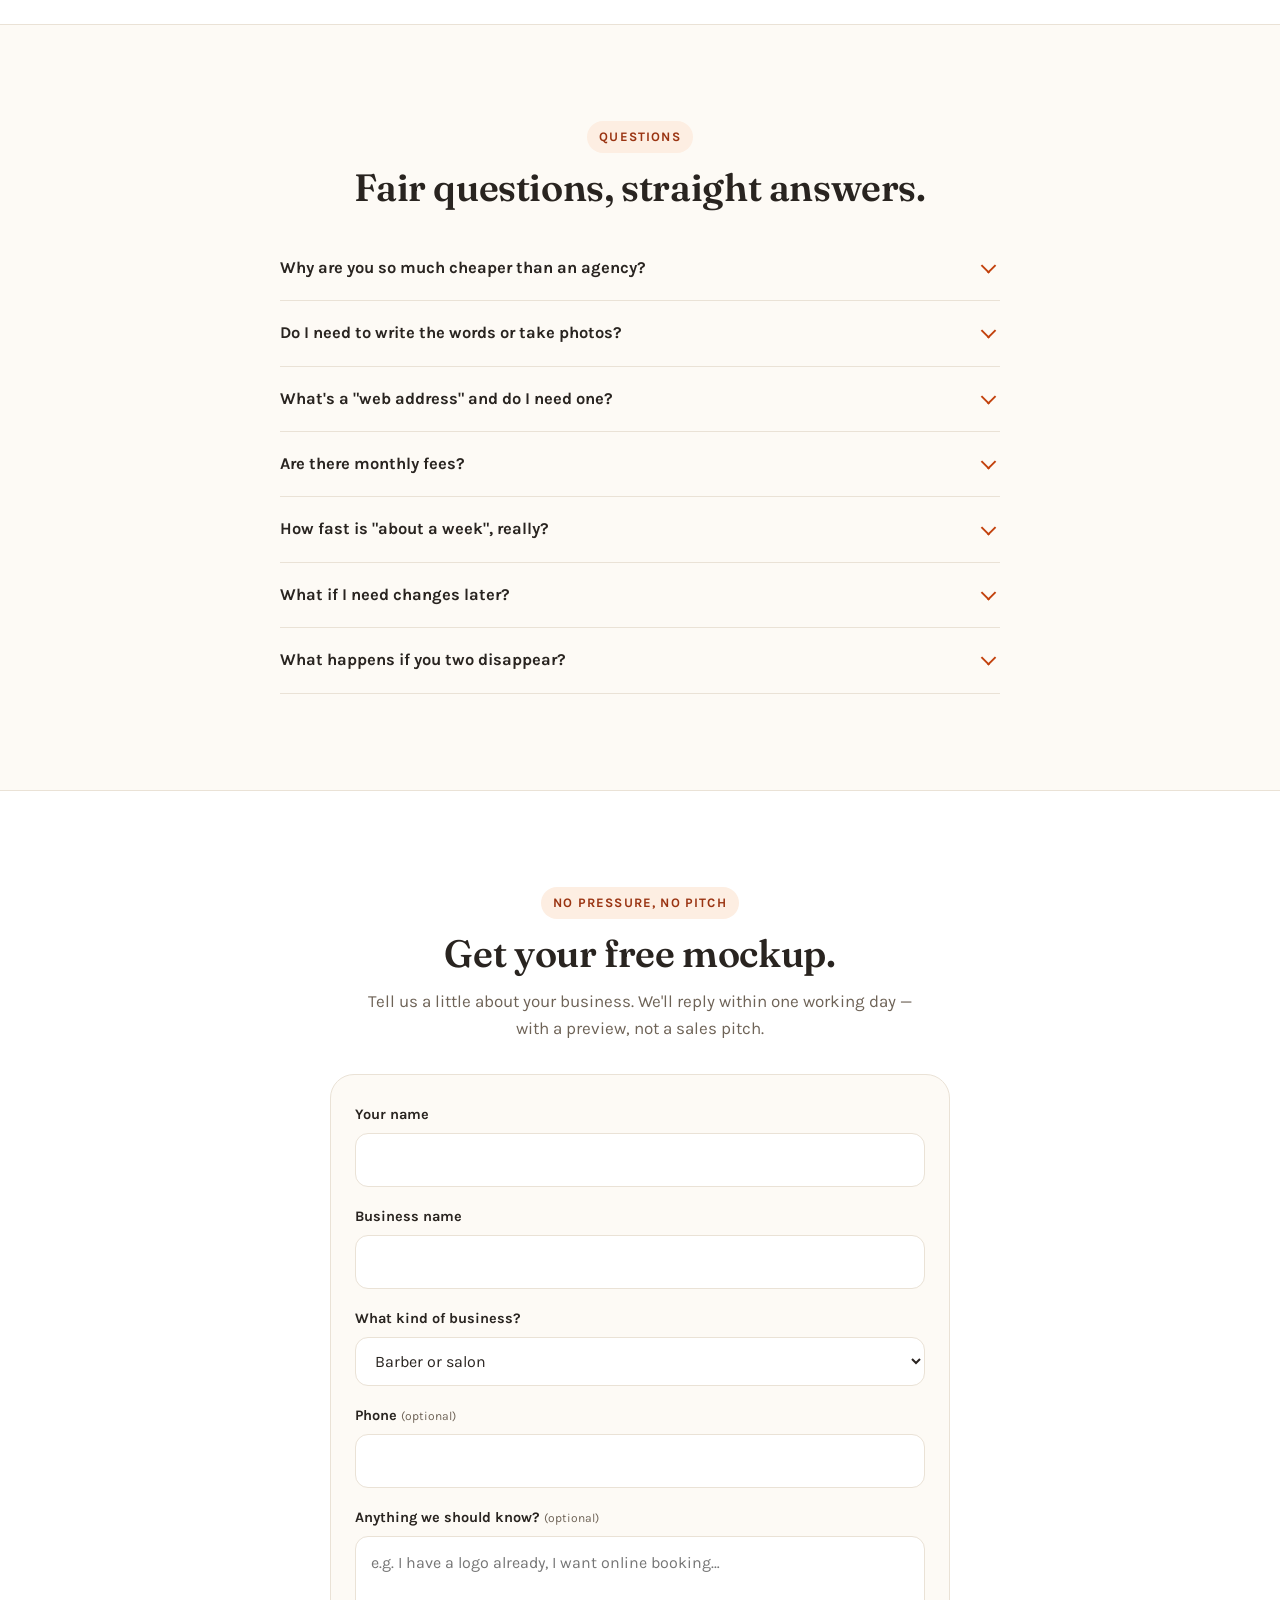
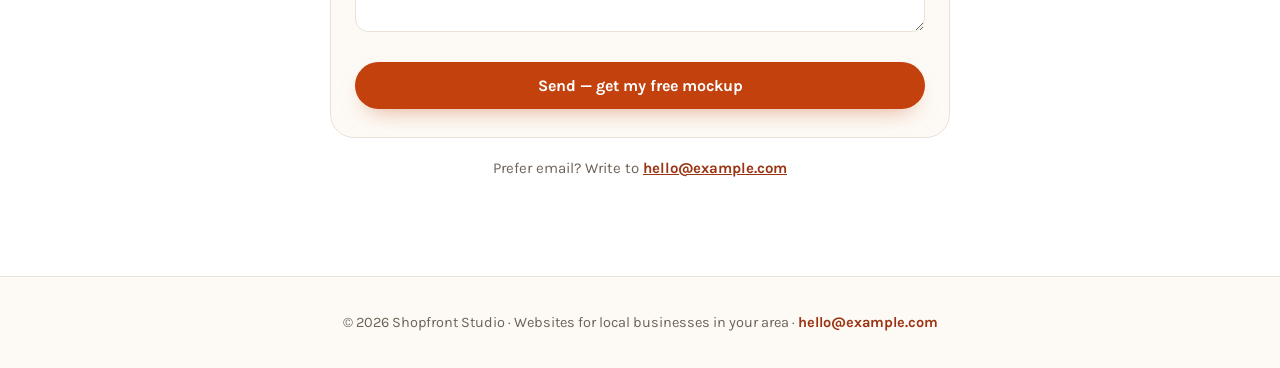
==== commit 912b6bf2: "Add laptop demo showcase and internal call cue-card page Demos section gains a centered laptop+phone" ====
--- a/shopfront/index.html
+++ b/shopfront/index.html
@@ -191,6 +191,34 @@
 .mini-cafe  { --m-bg: #faf3e3; --m-ink: #24301f; --m-mut: #6f7a63; --m-acc: #2f5d3f; --m-acc-ink: #faf3e3; --m-line: rgba(36, 48, 31, 0.14); }
 .mini-plumb { --m-bg: #1d3557; --m-ink: #f2f6fb; --m-mut: #9fb0c6; --m-acc: #ffd23f; --m-acc-ink: #1d3557; --m-line: rgba(242, 246, 251, 0.16); }
 
+/* ── Laptop frame + device duo ── */
+.laptop { width: 100%; filter: drop-shadow(0 26px 30px rgba(120, 80, 40, 0.28)); }
+.laptop-lid { width: calc(100% - 36px); margin: 0 auto; background: #1c1917; border-radius: 14px 14px 0 0; padding: 10px 10px 8px; position: relative; }
+.laptop-lid::before { content: ''; position: absolute; top: 4px; left: 50%; transform: translateX(-50%); width: 3px; height: 3px; border-radius: 50%; background: #4a423b; }
+.laptop-screen { aspect-ratio: 16 / 10; border-radius: 7px; overflow: hidden; display: flex; flex-direction: column; background: var(--m-bg); color: var(--m-ink); }
+.laptop-base { height: 14px; background: linear-gradient(#4a423b, #26211d); border-radius: 3px 3px 16px 16px; position: relative; }
+.laptop-base::before { content: ''; position: absolute; top: 0; left: 50%; transform: translateX(-50%); width: 15%; height: 5px; background: #1c1917; border-radius: 0 0 8px 8px; }
+
+.demo-duo { position: relative; width: 100%; max-width: 620px; margin: 44px auto 0; }
+.demo-duo .phone { position: absolute; left: -14px; bottom: -8px; transform: scale(0.34); transform-origin: bottom left; }
+
+/* desktop-layout mini site (inside the laptop) */
+.mini-d-nav { display: flex; justify-content: space-between; align-items: center; padding: 12px 18px; border-bottom: 1px solid var(--m-line); }
+.mini-d-links { display: flex; gap: 14px; font-size: 8px; font-weight: 700; color: var(--m-mut); }
+.mini-d-hero { display: grid; grid-template-columns: 1.1fr 0.9fr; gap: 16px; align-items: center; padding: 12px 16px; }
+.mini-d-art { border-radius: 8px; aspect-ratio: 4 / 3; border: 1px solid var(--m-line); background: linear-gradient(135deg, var(--m-acc) 0%, transparent 140%); opacity: 0.35; }
+.mini-d-cols { display: none; grid-template-columns: 1fr 1fr; column-gap: 24px; margin: 0 18px; border-top: 1px solid var(--m-line); }
+.laptop-screen .mini-title { font-size: 13px; }
+.laptop-screen .mini-btn { margin-top: 8px; }
+.laptop-screen .mini-foot { display: none; }
+@media (min-width: 720px) {
+    .demo-duo .phone { transform: scale(0.5); left: -44px; }
+    .mini-d-hero { gap: 18px; padding: 16px 18px 14px; }
+    .mini-d-cols { display: grid; }
+    .laptop-screen .mini-title { font-size: 16px; }
+    .laptop-screen .mini-foot { display: block; padding: 10px 18px 12px; }
+}
+
 /* ── Pain cards ── */
 .pain-grid { display: grid; gap: 16px; margin-top: 30px; }
 .pain-card { background: var(--card); border: 1px solid var(--border); border-radius: 18px; padding: 24px; box-shadow: var(--shadow); }
@@ -420,7 +448,7 @@
             <div class="reveal">
                 <span class="sec-kicker">Demo designs</span>
                 <h2 class="sec-title">See what yours could look like.</h2>
-                <p class="sec-sub">Three demo designs we built to show the style — your site becomes the next one, and our founding clients get first pick of launch pricing.</p>
+                <p class="sec-sub">Three demo designs we built to show the style, on phones and on computers — your site becomes the next one, and our founding clients get first pick of launch pricing.</p>
             </div>
             <div class="demo-row">
                 <div class="demo-item reveal">
@@ -480,6 +508,55 @@
                     </div>
                     <p class="demo-cap"><strong>R. Dalton Plumbing</strong> a tradesperson<br><span class="demo-tag">Demo design</span></p>
                 </div>
+            </div>
+
+            <!-- ── Same site on a computer ── -->
+            <div class="demo-item reveal">
+                <div class="demo-duo" role="img" aria-label="Demo website for the café Butter &amp; Steam, shown on a laptop and a phone">
+                    <div class="laptop" aria-hidden="true">
+                        <div class="laptop-lid">
+                            <div class="laptop-screen mini-cafe">
+                                <div class="mini-d-nav">
+                                    <span class="mini-logo">BUTTER &amp; STEAM</span>
+                                    <span class="mini-d-links"><span>Menu</span><span>Hours</span><span>Find us</span></span>
+                                </div>
+                                <div class="mini-d-hero">
+                                    <div>
+                                        <div class="mini-kicker">Café · Brunch · Fresh bakes</div>
+                                        <div class="mini-title">Good coffee. Better brunch.</div>
+                                        <span class="mini-btn">See the menu</span>
+                                    </div>
+                                    <div class="mini-d-art"></div>
+                                </div>
+                                <div class="mini-d-cols">
+                                    <div class="mini-row"><span>Flat white</span><span>$4</span></div>
+                                    <div class="mini-row"><span>The big brunch</span><span>$14</span></div>
+                                    <div class="mini-row"><span>Cinnamon bun</span><span>$5</span></div>
+                                    <div class="mini-row"><span>Iced latte</span><span>$5</span></div>
+                                </div>
+                                <div class="mini-foot">Open 7–4 weekdays · 8–5 weekends</div>
+                            </div>
+                        </div>
+                        <div class="laptop-base"></div>
+                    </div>
+                    <div class="phone" aria-hidden="true">
+                        <div class="phone-screen mini-cafe">
+                            <div class="mini-nav"><span class="mini-logo">BUTTER &amp; STEAM</span><span class="mini-burger"></span></div>
+                            <div class="mini-hero">
+                                <div class="mini-kicker">Café · Brunch · Fresh bakes</div>
+                                <div class="mini-title">Good coffee. Better brunch.</div>
+                                <span class="mini-btn">See the menu</span>
+                            </div>
+                            <div class="mini-list">
+                                <div class="mini-row"><span>Flat white</span><span>$4</span></div>
+                                <div class="mini-row"><span>The big brunch</span><span>$14</span></div>
+                                <div class="mini-row"><span>Cinnamon bun</span><span>$5</span></div>
+                            </div>
+                            <div class="mini-foot">Open 7–4 weekdays · 8–5 weekends</div>
+                        </div>
+                    </div>
+                </div>
+                <p class="demo-cap"><strong>Same site, big screen</strong> every design comes ready for phones and computers — nothing extra to pay<br><span class="demo-tag">Demo design</span></p>
             </div>
         </div>
     </section>
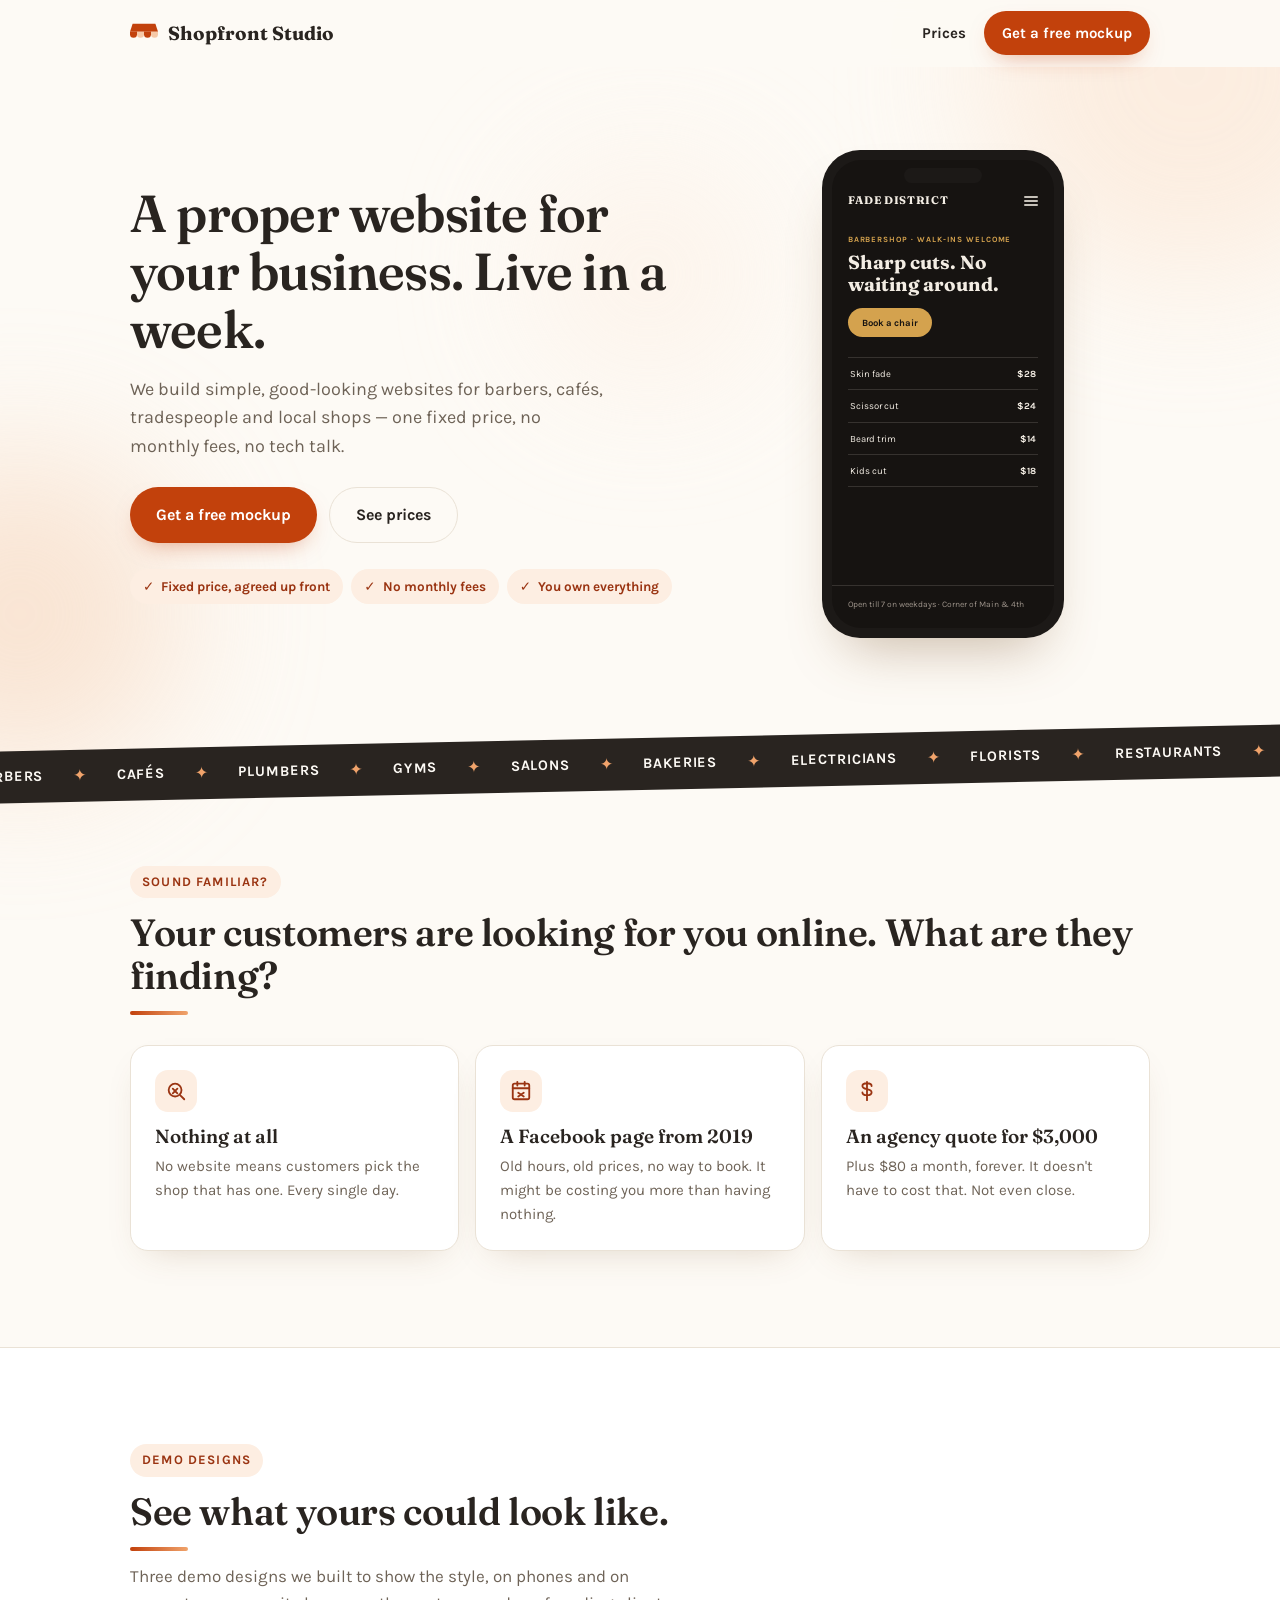
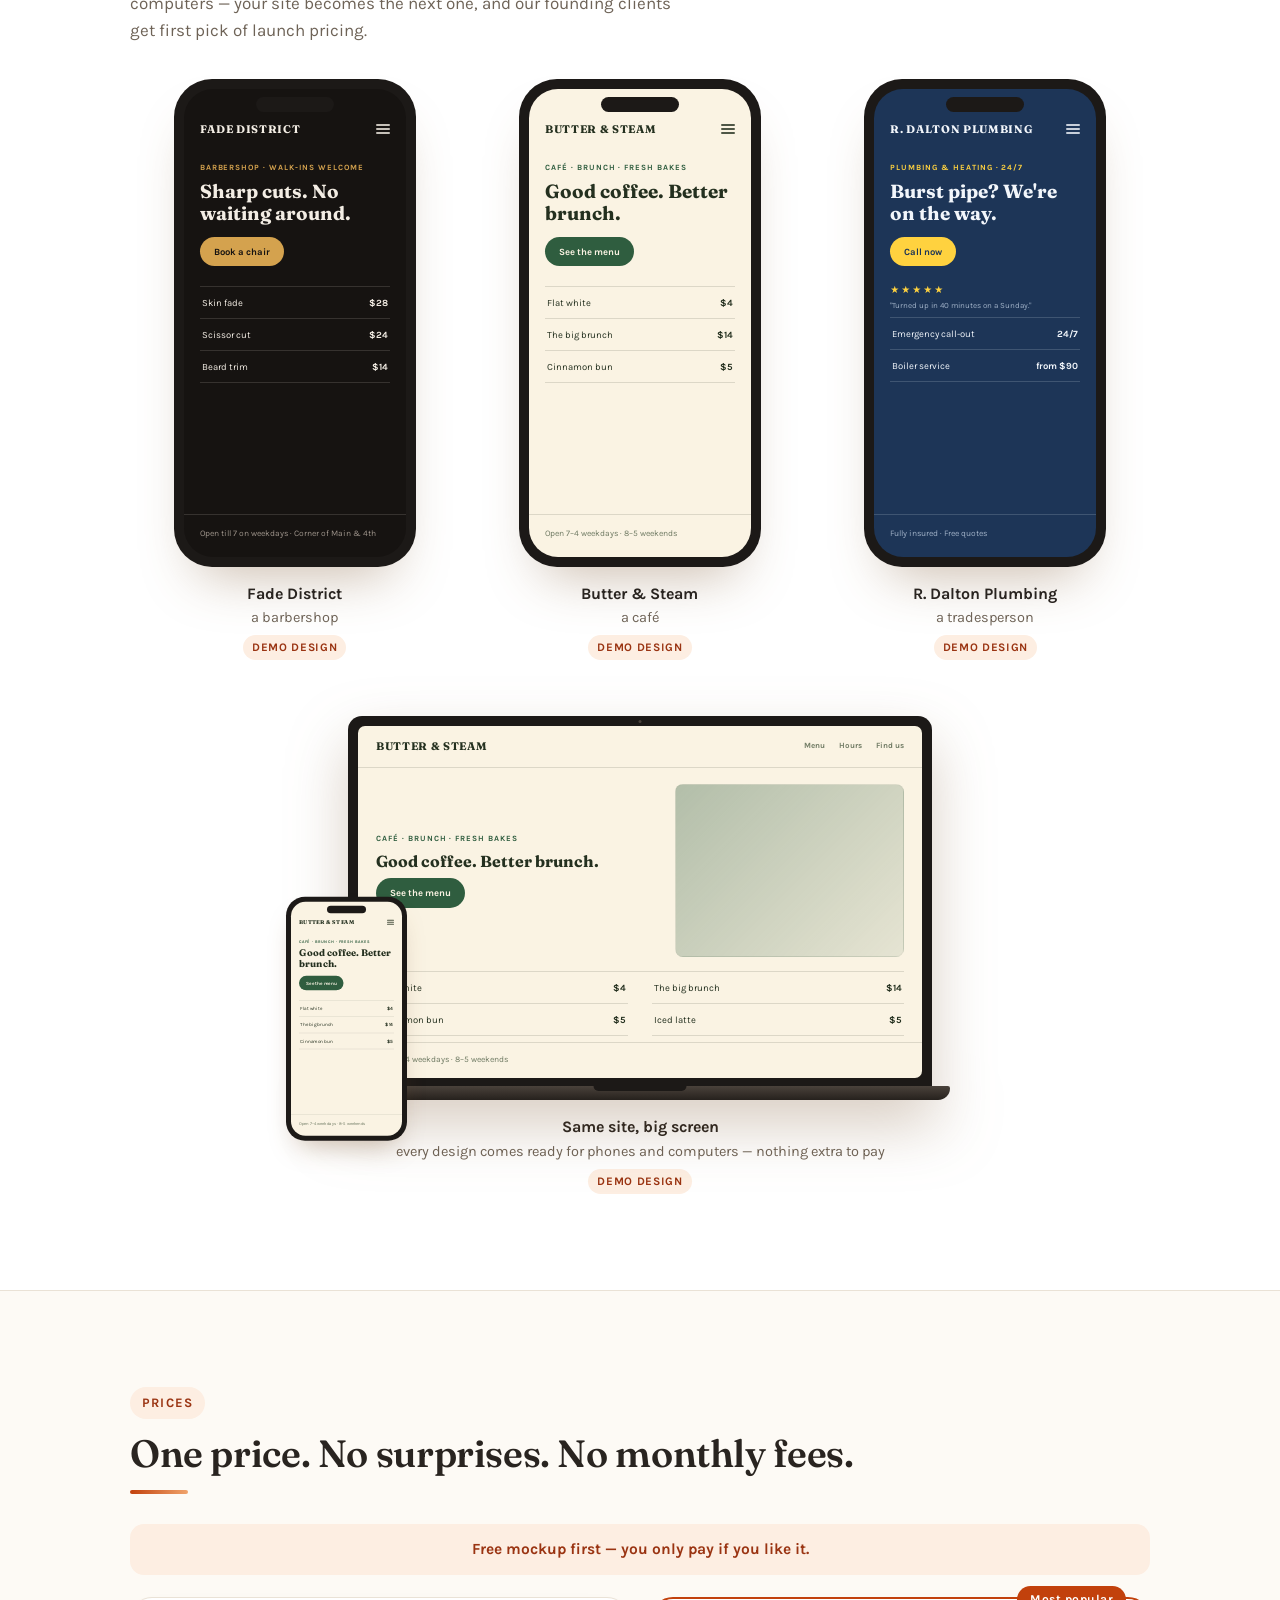
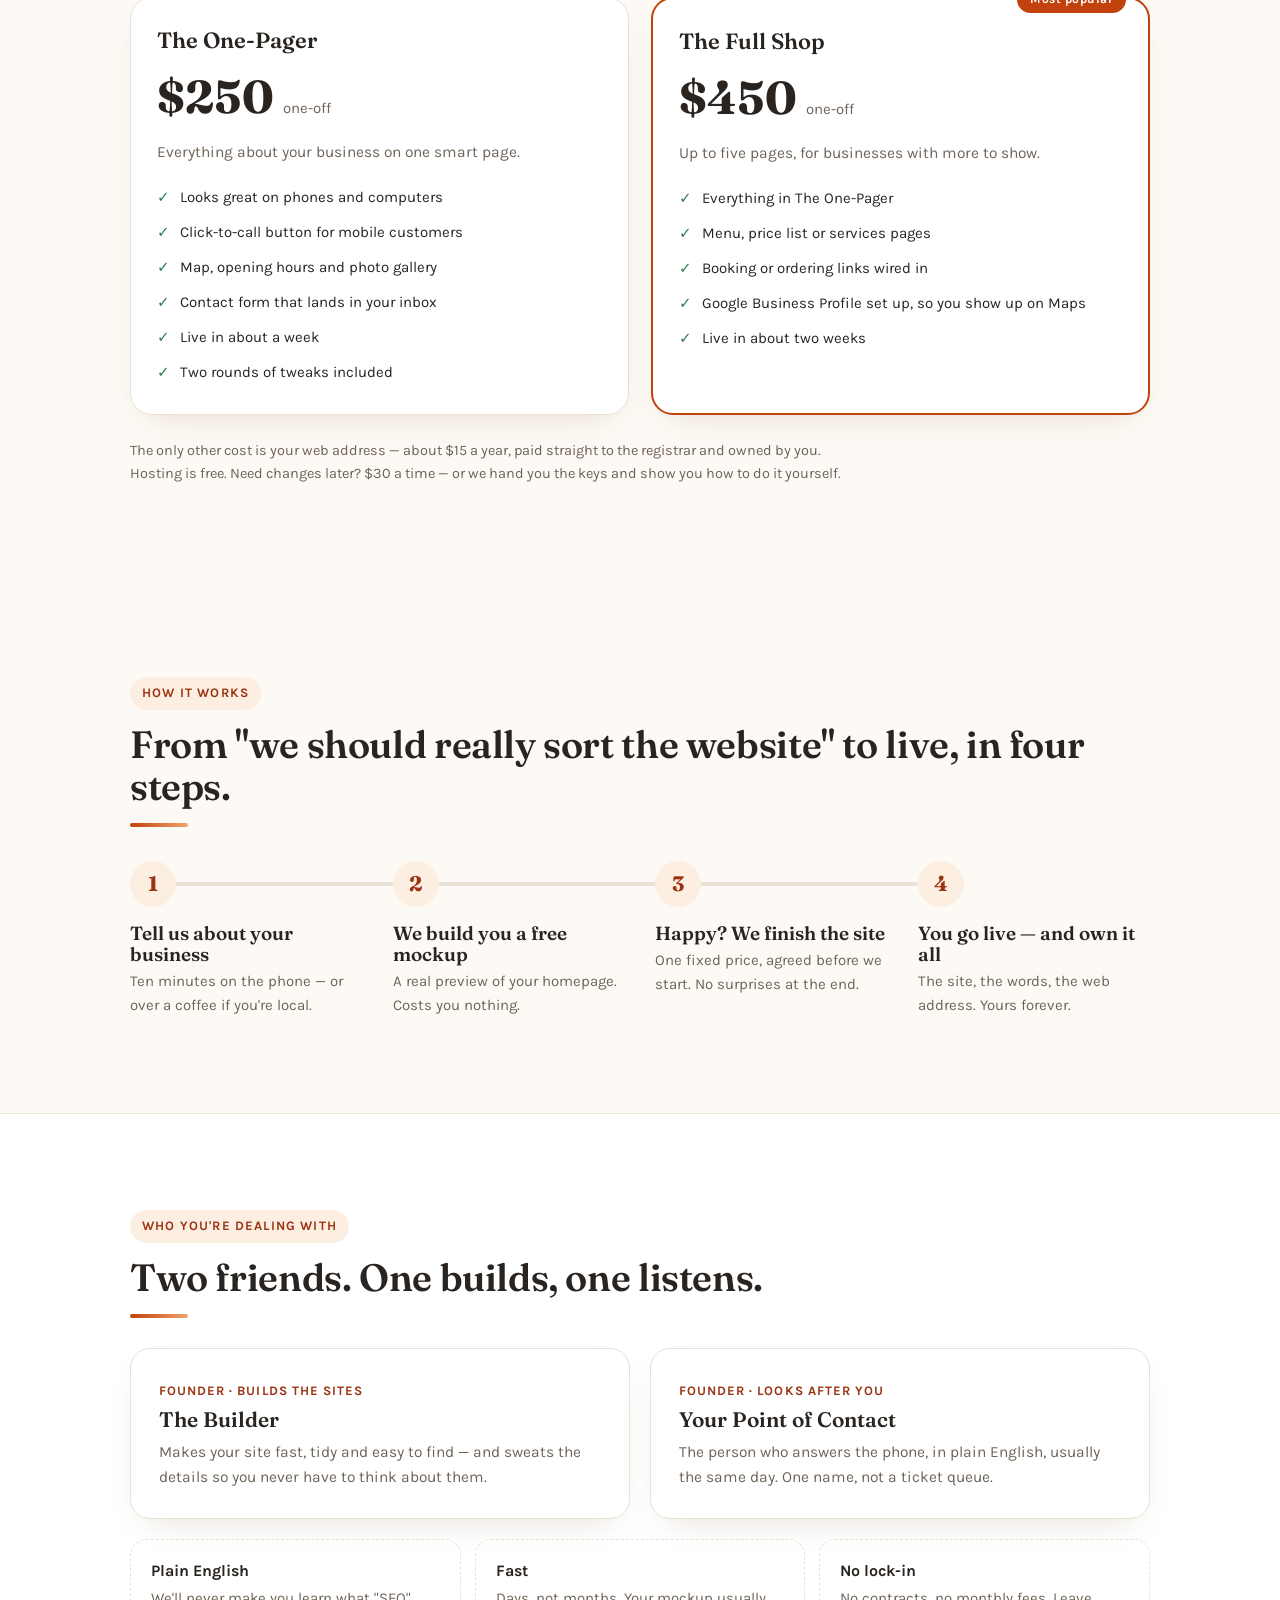
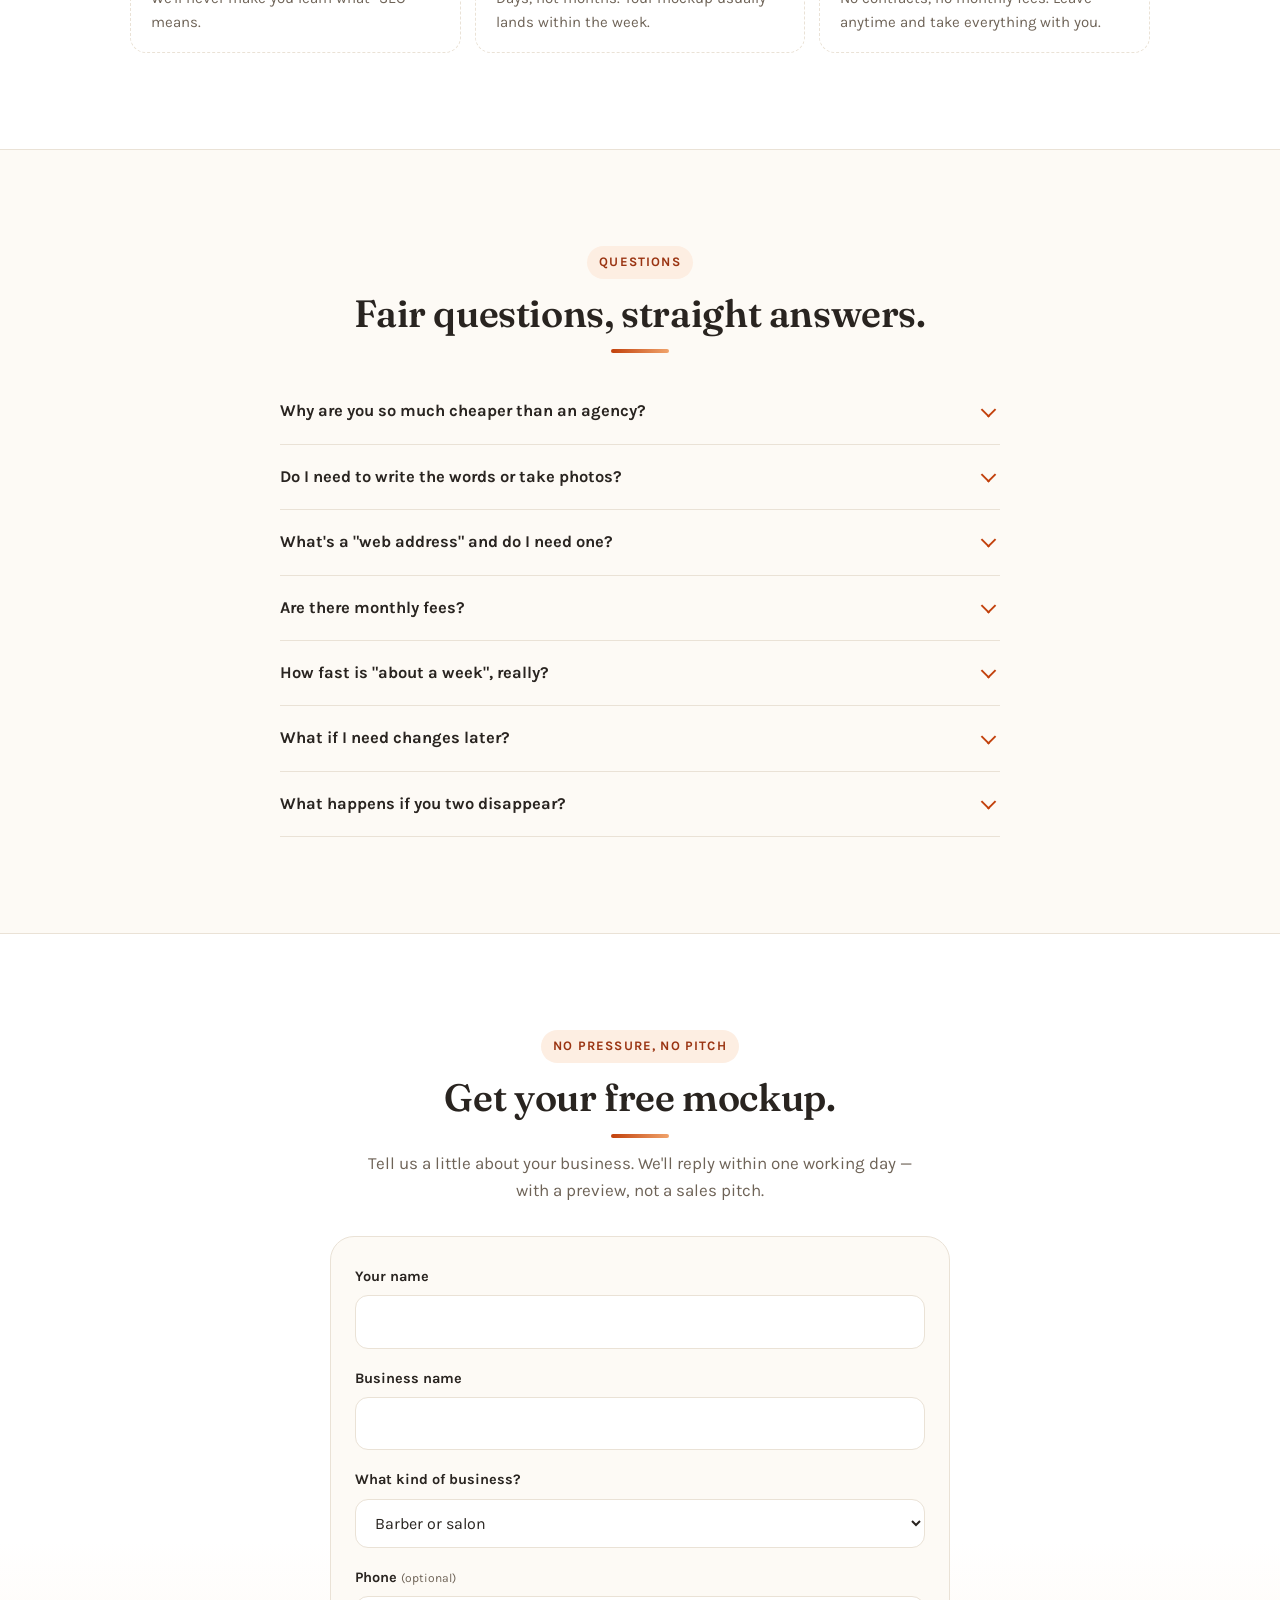
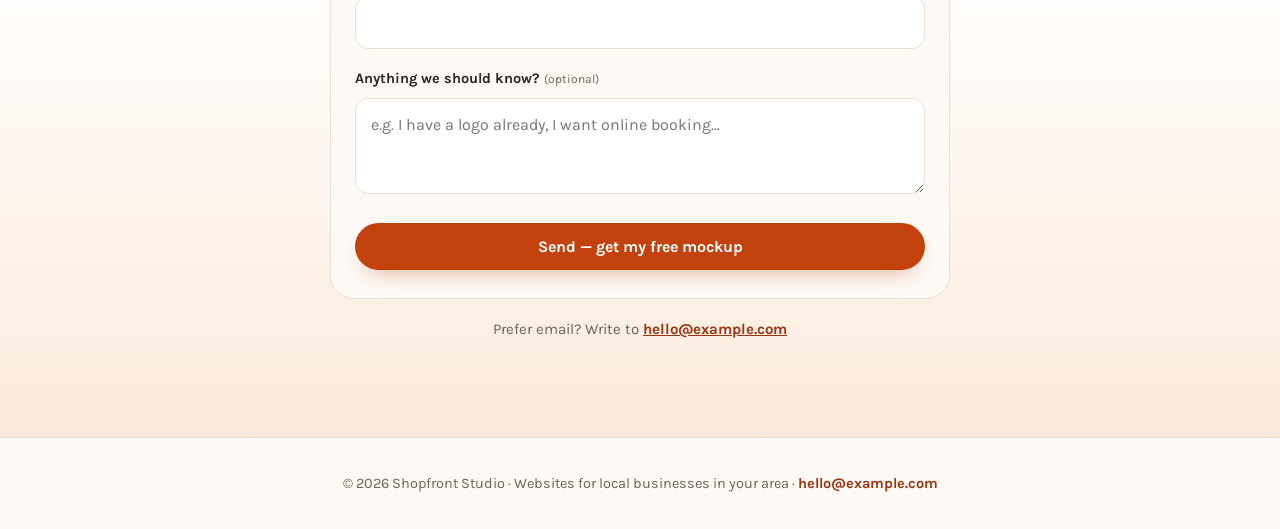
==== commit 656e7993: "Add scroll-driven motion to the landing page Warm parallax blobs and a floating phone in the hero, a" ====
--- a/shopfront/index.html
+++ b/shopfront/index.html
@@ -11,6 +11,7 @@
 <link rel="preconnect" href="https://fonts.googleapis.com">
 <link rel="preconnect" href="https://fonts.gstatic.com" crossorigin>
 <link href="https://fonts.googleapis.com/css2?family=Fraunces:opsz,wght@9..144,600;9..144,700&family=Karla:wght@400;700&display=swap" rel="stylesheet">
+<noscript><style>.reveal { opacity: 1 !important; transform: none !important; }</style></noscript>
 <style>
 /* ─────────────────────────────────────────────────────────
    Shopfront Studio — single-file landing page.
@@ -200,7 +201,7 @@
 .laptop-base::before { content: ''; position: absolute; top: 0; left: 50%; transform: translateX(-50%); width: 15%; height: 5px; background: #1c1917; border-radius: 0 0 8px 8px; }
 
 .demo-duo { position: relative; width: 100%; max-width: 620px; margin: 44px auto 0; }
-.demo-duo .phone { position: absolute; left: -14px; bottom: -8px; transform: scale(0.34); transform-origin: bottom left; }
+.demo-duo .phone { position: absolute; left: -14px; bottom: -8px; transform: translateY(var(--duo-shift, 0px)) scale(0.34); transform-origin: bottom left; }
 
 /* desktop-layout mini site (inside the laptop) */
 .mini-d-nav { display: flex; justify-content: space-between; align-items: center; padding: 12px 18px; border-bottom: 1px solid var(--m-line); }
@@ -212,7 +213,7 @@
 .laptop-screen .mini-btn { margin-top: 8px; }
 .laptop-screen .mini-foot { display: none; }
 @media (min-width: 720px) {
-    .demo-duo .phone { transform: scale(0.5); left: -44px; }
+    .demo-duo .phone { transform: translateY(var(--duo-shift, 0px)) scale(0.5); left: -44px; }
     .mini-d-hero { gap: 18px; padding: 16px 18px 14px; }
     .mini-d-cols { display: grid; }
     .laptop-screen .mini-title { font-size: 16px; }
@@ -299,7 +300,7 @@
 .faq-a { padding: 0 0 20px; color: var(--muted); font-size: 15.5px; max-width: 640px; }
 
 /* ── Contact ── */
-.contact { background: var(--card); border-top: 1px solid var(--border); }
+.contact { background: linear-gradient(180deg, var(--card) 55%, #fbeadb 100%); border-top: 1px solid var(--border); }
 .contact-head { text-align: center; }
 .contact-head .sec-sub { margin-left: auto; margin-right: auto; }
 .contact-card { background: var(--paper); border: 1px solid var(--border); border-radius: 24px; padding: 28px 24px; max-width: 620px; margin: 32px auto 0; }
@@ -335,6 +336,80 @@
 footer a { color: var(--accent-dark); font-weight: 700; text-decoration: none; }
 footer a:hover { text-decoration: underline; }
 
+/* ── Scroll flourishes ── */
+html, body { overflow-x: clip; }
+
+#scroll-progress {
+    position: fixed;
+    top: 0; left: 0; right: 0;
+    height: 3px;
+    z-index: 60;
+    background: linear-gradient(90deg, var(--accent), #f0a36b);
+    transform: scaleX(0);
+    transform-origin: left;
+}
+
+.hero { position: relative; }
+.hero-bg { position: absolute; inset: -80px 0 0; pointer-events: none; z-index: -1; }
+.blob { position: absolute; border-radius: 50%; filter: blur(70px); opacity: 0.55; }
+.b1 { width: 420px; height: 420px; background: #fbe3cf; top: -60px; right: -120px; animation: drift 16s ease-in-out infinite alternate; }
+.b2 { width: 320px; height: 320px; background: #f6d3b8; bottom: -40px; left: -140px; animation: drift 20s ease-in-out infinite alternate-reverse; }
+.b3 { width: 220px; height: 220px; background: #fdeee2; top: 30%; left: 42%; animation: drift 24s ease-in-out infinite alternate; }
+@keyframes drift {
+    from { transform: translate(0, 0) scale(1); }
+    to { transform: translate(36px, 26px) scale(1.12); }
+}
+.hero-phone .phone { animation: bob 7s ease-in-out infinite; }
+@keyframes bob {
+    0%, 100% { transform: translateY(0) rotate(0.4deg); }
+    50% { transform: translateY(-12px) rotate(-0.6deg); }
+}
+
+/* ticker ribbon */
+.ticker { background: var(--ink); color: var(--paper); width: 104%; margin: 4px -2% -20px; padding: 13px 0; transform: rotate(-1.2deg); overflow: hidden; }
+.ticker-track { display: flex; width: max-content; animation: ticker 32s linear infinite; }
+.ticker-set { display: flex; align-items: center; gap: 30px; padding-right: 30px; }
+.ticker-set span { font-weight: 700; font-size: 14.5px; letter-spacing: 0.06em; text-transform: uppercase; white-space: nowrap; }
+.ticker-set i { font-style: normal; color: #f0a36b; }
+@keyframes ticker { to { transform: translateX(-50%); } }
+
+/* card + phone hover lift */
+.pain-card, .price-card, .duo-card { transition: transform 0.3s ease, box-shadow 0.3s ease; }
+.pain-card:hover, .price-card:hover, .duo-card:hover { transform: translateY(-6px); box-shadow: 0 24px 44px -20px rgba(120, 80, 40, 0.35); }
+.demo-row .demo-item .phone { transition: opacity 0.55s ease, transform 0.45s ease; }
+.demo-row .demo-item:hover .phone { transform: translateY(-10px) rotate(-1.5deg); }
+
+/* section title underline sweep */
+.sec-title::after {
+    content: '';
+    display: block;
+    width: 58px; height: 4px;
+    border-radius: 2px;
+    margin-top: 14px;
+    background: linear-gradient(90deg, var(--accent), #f0a36b);
+    transform: scaleX(0);
+    transform-origin: left;
+    transition: transform 0.7s 0.3s ease;
+}
+.t-center .sec-title::after { margin-left: auto; margin-right: auto; transform-origin: center; }
+.reveal.in .sec-title::after { transform: scaleX(1); }
+
+/* steps progress line (fills as you scroll) */
+.steps { position: relative; --sp: 0; }
+.steps::before, .steps::after { content: ''; position: absolute; left: 21px; top: 24px; bottom: 46px; width: 4px; border-radius: 2px; }
+.steps::before { background: var(--border); }
+.steps::after { background: linear-gradient(var(--accent), #f0a36b); transform: scaleY(var(--sp)); transform-origin: top; }
+.step-num { position: relative; z-index: 1; transition: background 0.4s ease, color 0.4s ease, box-shadow 0.4s ease; }
+.step.lit .step-num { background: var(--accent); color: #fff; box-shadow: 0 0 0 6px var(--accent-tint); }
+@media (min-width: 900px) {
+    .steps::before, .steps::after { left: 23px; right: calc(25% - 23px); top: 21px; bottom: auto; width: auto; height: 4px; }
+    .steps::after { transform: scaleX(var(--sp)); transform-origin: left; }
+}
+
+/* reveal variants */
+.reveal[data-r="pop"] { transform: translateY(12px) scale(0.94); }
+.reveal[data-r="tilt"] { transform: translateY(44px) rotate(var(--tilt, -5deg)) scale(0.96); }
+
 /* ── Reveal on scroll ── */
 .reveal { opacity: 0; transform: translateY(16px); transition: opacity 0.55s ease, transform 0.55s ease; }
 .reveal.in { opacity: 1; transform: none; }
@@ -343,12 +418,16 @@
     html { scroll-behavior: auto; }
     .reveal { opacity: 1 !important; transform: none !important; transition: none !important; }
     .btn, .faq summary::after { transition: none !important; }
+    .blob, .hero-phone .phone, .ticker-track { animation: none !important; }
+    .sec-title::after, .steps::after { transform: none !important; transition: none !important; }
+    #scroll-progress { display: none; }
 }
 </style>
 </head>
 <body>
 
 <a class="skip" href="#main">Skip to content</a>
+<div id="scroll-progress" aria-hidden="true"></div>
 
 <header id="site-header">
     <div class="wrap header-inner">
@@ -373,21 +452,26 @@
 
     <!-- ── Hero ── -->
     <section class="hero" id="top">
+        <div class="hero-bg" aria-hidden="true">
+            <span class="blob b1"></span>
+            <span class="blob b2"></span>
+            <span class="blob b3"></span>
+        </div>
         <div class="wrap hero-grid">
-            <div>
-                <h1>A proper website for your business. Live in a week.</h1>
-                <p class="hero-sub">We build simple, good-looking websites for barbers, cafés, tradespeople and local shops — one fixed price, no monthly fees, no tech talk.</p>
-                <div class="hero-ctas">
+            <div data-stagger>
+                <h1 class="reveal">A proper website for your business. Live in a week.</h1>
+                <p class="hero-sub reveal">We build simple, good-looking websites for barbers, cafés, tradespeople and local shops — one fixed price, no monthly fees, no tech talk.</p>
+                <div class="hero-ctas reveal">
                     <a class="btn btn-primary" href="#contact">Get a free mockup</a>
                     <a class="btn btn-ghost" href="#prices">See prices</a>
                 </div>
-                <div class="chips">
+                <div class="chips reveal">
                     <span class="chip">Fixed price, agreed up front</span>
                     <span class="chip">No monthly fees</span>
                     <span class="chip">You own everything</span>
                 </div>
             </div>
-            <div class="hero-phone">
+            <div class="hero-phone reveal" data-r="pop">
                 <div class="phone" role="img" aria-label="Demo website design for a barbershop called Fade District">
                     <div class="phone-screen mini-fade" aria-hidden="true">
                         <div class="mini-nav"><span class="mini-logo">FADE DISTRICT</span><span class="mini-burger"></span></div>
@@ -409,6 +493,18 @@
         </div>
     </section>
 
+    <!-- ── Ticker ribbon ── -->
+    <div class="ticker" aria-hidden="true">
+        <div class="ticker-track">
+            <div class="ticker-set">
+                <span>Barbers</span><i>✦</i><span>Cafés</span><i>✦</i><span>Plumbers</span><i>✦</i><span>Gyms</span><i>✦</i><span>Salons</span><i>✦</i><span>Bakeries</span><i>✦</i><span>Electricians</span><i>✦</i><span>Florists</span><i>✦</i><span>Restaurants</span><i>✦</i><span>Corner shops</span><i>✦</i>
+            </div>
+            <div class="ticker-set">
+                <span>Barbers</span><i>✦</i><span>Cafés</span><i>✦</i><span>Plumbers</span><i>✦</i><span>Gyms</span><i>✦</i><span>Salons</span><i>✦</i><span>Bakeries</span><i>✦</i><span>Electricians</span><i>✦</i><span>Florists</span><i>✦</i><span>Restaurants</span><i>✦</i><span>Corner shops</span><i>✦</i>
+            </div>
+        </div>
+    </div>
+
     <!-- ── Pain ── -->
     <section>
         <div class="wrap">
@@ -416,7 +512,7 @@
                 <span class="sec-kicker">Sound familiar?</span>
                 <h2 class="sec-title">Your customers are looking for you online. What are they finding?</h2>
             </div>
-            <div class="pain-grid">
+            <div class="pain-grid" data-stagger>
                 <div class="pain-card reveal">
                     <div class="pain-icon" aria-hidden="true">
                         <svg width="22" height="22" viewBox="0 0 24 24" fill="none" stroke="currentColor" stroke-width="2" stroke-linecap="round"><circle cx="11" cy="11" r="7"/><path d="M21 21l-4.3-4.3M8.5 9.5l5 5M13.5 9.5l-5 5"/></svg>
@@ -450,9 +546,9 @@
                 <h2 class="sec-title">See what yours could look like.</h2>
                 <p class="sec-sub">Three demo designs we built to show the style, on phones and on computers — your site becomes the next one, and our founding clients get first pick of launch pricing.</p>
             </div>
-            <div class="demo-row">
+            <div class="demo-row" data-stagger>
                 <div class="demo-item reveal">
-                    <div class="phone">
+                    <div class="phone reveal" data-r="tilt" style="--tilt:-5deg">
                         <div class="phone-screen mini-fade" aria-hidden="true">
                             <div class="mini-nav"><span class="mini-logo">FADE DISTRICT</span><span class="mini-burger"></span></div>
                             <div class="mini-hero">
@@ -471,7 +567,7 @@
                     <p class="demo-cap"><strong>Fade District</strong> a barbershop<br><span class="demo-tag">Demo design</span></p>
                 </div>
                 <div class="demo-item reveal">
-                    <div class="phone">
+                    <div class="phone reveal" data-r="tilt" style="--tilt:4deg">
                         <div class="phone-screen mini-cafe" aria-hidden="true">
                             <div class="mini-nav"><span class="mini-logo">BUTTER &amp; STEAM</span><span class="mini-burger"></span></div>
                             <div class="mini-hero">
@@ -490,7 +586,7 @@
                     <p class="demo-cap"><strong>Butter &amp; Steam</strong> a café<br><span class="demo-tag">Demo design</span></p>
                 </div>
                 <div class="demo-item reveal">
-                    <div class="phone">
+                    <div class="phone reveal" data-r="tilt" style="--tilt:-3deg">
                         <div class="phone-screen mini-plumb" aria-hidden="true">
                             <div class="mini-nav"><span class="mini-logo">R. DALTON PLUMBING</span><span class="mini-burger"></span></div>
                             <div class="mini-hero">
@@ -569,10 +665,10 @@
                 <h2 class="sec-title">One price. No surprises. No monthly fees.</h2>
             </div>
             <div class="price-banner reveal">Free mockup first — you only pay if you like it.</div>
-            <div class="price-grid">
+            <div class="price-grid" data-stagger>
                 <div class="price-card reveal">
                     <h3>The One-Pager</h3>
-                    <div class="price-tag">$250 <small>one-off</small></div>
+                    <div class="price-tag">$<span data-price="250">250</span> <small>one-off</small></div>
                     <p class="price-desc">Everything about your business on one smart page.</p>
                     <ul class="ticks">
                         <li>Looks great on phones and computers</li>
@@ -586,7 +682,7 @@
                 <div class="price-card featured reveal">
                     <span class="price-badge">Most popular</span>
                     <h3>The Full Shop</h3>
-                    <div class="price-tag">$450 <small>one-off</small></div>
+                    <div class="price-tag">$<span data-price="450">450</span> <small>one-off</small></div>
                     <p class="price-desc">Up to five pages, for businesses with more to show.</p>
                     <ul class="ticks">
                         <li>Everything in The One-Pager</li>
@@ -608,7 +704,7 @@
                 <span class="sec-kicker">How it works</span>
                 <h2 class="sec-title">From "we should really sort the website" to live, in four steps.</h2>
             </div>
-            <div class="steps">
+            <div class="steps" data-stagger>
                 <div class="step reveal">
                     <div class="step-num" aria-hidden="true">1</div>
                     <div>
@@ -648,7 +744,7 @@
                 <span class="sec-kicker">Who you're dealing with</span>
                 <h2 class="sec-title">Two friends. One builds, one listens.</h2>
             </div>
-            <div class="duo">
+            <div class="duo" data-stagger>
                 <div class="duo-card reveal">
                     <span class="duo-role">Founder · builds the sites</span>
                     <h3>The Builder</h3>
@@ -660,7 +756,7 @@
                     <p>The person who answers the phone, in plain English, usually the same day. One name, not a ticket queue.</p>
                 </div>
             </div>
-            <div class="diff">
+            <div class="diff" data-stagger>
                 <div class="diff-item reveal"><strong>Plain English</strong><span>We'll never make you learn what "SEO" means.</span></div>
                 <div class="diff-item reveal"><strong>Fast</strong><span>Days, not months. Your mockup usually lands within the week.</span></div>
                 <div class="diff-item reveal"><strong>No lock-in</strong><span>No contracts, no monthly fees. Leave anytime and take everything with you.</span></div>
@@ -671,7 +767,7 @@
     <!-- ── FAQ ── -->
     <section>
         <div class="wrap">
-            <div class="reveal" style="text-align:center">
+            <div class="reveal t-center" style="text-align:center">
                 <span class="sec-kicker">Questions</span>
                 <h2 class="sec-title">Fair questions, straight answers.</h2>
             </div>
@@ -711,7 +807,7 @@
     <!-- ── Contact ── -->
     <section class="contact" id="contact">
         <div class="wrap">
-            <div class="contact-head reveal">
+            <div class="contact-head reveal t-center">
                 <span class="sec-kicker">No pressure, no pitch</span>
                 <h2 class="sec-title">Get your free mockup.</h2>
                 <p class="sec-sub">Tell us a little about your business. We'll reply within one working day — with a preview, not a sales pitch.</p>
@@ -800,24 +896,95 @@
     });
     document.title = CONFIG.name + ' — Websites for local businesses';
 
-    // ── Header border on scroll ──
+    // ── Scroll engine: header, progress bar, parallax, steps line ──
+    const reduceMotion = window.matchMedia('(prefers-reduced-motion: reduce)').matches;
     const header = document.getElementById('site-header');
+    const progressBar = document.getElementById('scroll-progress');
+    const heroBg = document.querySelector('.hero-bg');
+    const stepsEl = document.querySelector('.steps');
+    const stepEls = stepsEl ? Array.from(stepsEl.querySelectorAll('.step')) : [];
+    const duoEl = document.querySelector('.demo-duo');
+    const clamp = (v, a, b) => Math.max(a, Math.min(b, v));
+    let ticking = false;
+
+    if (reduceMotion) stepEls.forEach(s => s.classList.add('lit'));
+
+    function onScroll() {
+        ticking = false;
+        const y = window.scrollY;
+        const vh = window.innerHeight;
+        header.classList.toggle('scrolled', y > 24);
+
+        const max = document.documentElement.scrollHeight - vh;
+        if (progressBar && max > 0) progressBar.style.transform = 'scaleX(' + (y / max).toFixed(4) + ')';
+
+        if (reduceMotion) return;
+
+        if (heroBg && y < vh * 1.5) heroBg.style.transform = 'translateY(' + (y * 0.18).toFixed(1) + 'px)';
+
+        if (stepsEl) {
+            const r = stepsEl.getBoundingClientRect();
+            const p = clamp((vh * 0.82 - r.top) / (r.height + vh * 0.3), 0, 1);
+            stepsEl.style.setProperty('--sp', p.toFixed(3));
+            stepEls.forEach((s, i) => s.classList.toggle('lit', p >= (i + 0.55) / stepEls.length));
+        }
+
+        if (duoEl) {
+            const r = duoEl.getBoundingClientRect();
+            if (r.bottom > 0 && r.top < vh) {
+                const d = (r.top + r.height / 2 - vh / 2) / vh;
+                duoEl.style.setProperty('--duo-shift', clamp(-d * 46, -34, 34).toFixed(1) + 'px');
+            }
+        }
+    }
     window.addEventListener('scroll', () => {
-        header.classList.toggle('scrolled', window.scrollY > 24);
+        if (!ticking) { ticking = true; requestAnimationFrame(onScroll); }
     }, { passive: true });
-
-    // ── Reveal on scroll (skipped for reduced motion) ──
-    const reduceMotion = window.matchMedia('(prefers-reduced-motion: reduce)').matches;
+    requestAnimationFrame(onScroll);
+
+    // ── Reveal on scroll, staggered per group (skipped for reduced motion) ──
+    document.querySelectorAll('[data-stagger]').forEach(group => {
+        Array.from(group.querySelectorAll('.reveal')).forEach((el, i) => {
+            el.style.transitionDelay = (i * 90) + 'ms';
+        });
+    });
     const revealEls = document.querySelectorAll('.reveal');
     if (reduceMotion || !('IntersectionObserver' in window)) {
         revealEls.forEach(el => el.classList.add('in'));
     } else {
         const obs = new IntersectionObserver(entries => {
             entries.forEach(e => {
-                if (e.isIntersecting) { e.target.classList.add('in'); obs.unobserve(e.target); }
+                if (!e.isIntersecting) return;
+                const el = e.target;
+                el.classList.add('in');
+                obs.unobserve(el);
+                // clear the stagger delay once revealed so hover effects stay snappy
+                const d = parseFloat(el.style.transitionDelay) || 0;
+                setTimeout(() => { el.style.transitionDelay = ''; }, d + 700);
             });
         }, { threshold: 0.12, rootMargin: '0px 0px -40px 0px' });
         revealEls.forEach(el => obs.observe(el));
+    }
+
+    // ── Price count-up ──
+    const priceEls = document.querySelectorAll('[data-price]');
+    if (priceEls.length && !reduceMotion && 'IntersectionObserver' in window) {
+        const pObs = new IntersectionObserver(entries => {
+            entries.forEach(e => {
+                if (!e.isIntersecting) return;
+                pObs.unobserve(e.target);
+                const el = e.target;
+                const target = parseInt(el.dataset.price, 10);
+                const t0 = performance.now();
+                const tick = now => {
+                    const p = Math.min((now - t0) / 1100, 1);
+                    el.textContent = Math.round(target * (1 - Math.pow(1 - p, 4)));
+                    if (p < 1) requestAnimationFrame(tick);
+                };
+                requestAnimationFrame(tick);
+            });
+        }, { threshold: 0.6 });
+        priceEls.forEach(el => pObs.observe(el));
     }
 
     // ── Smooth anchor scroll ──
